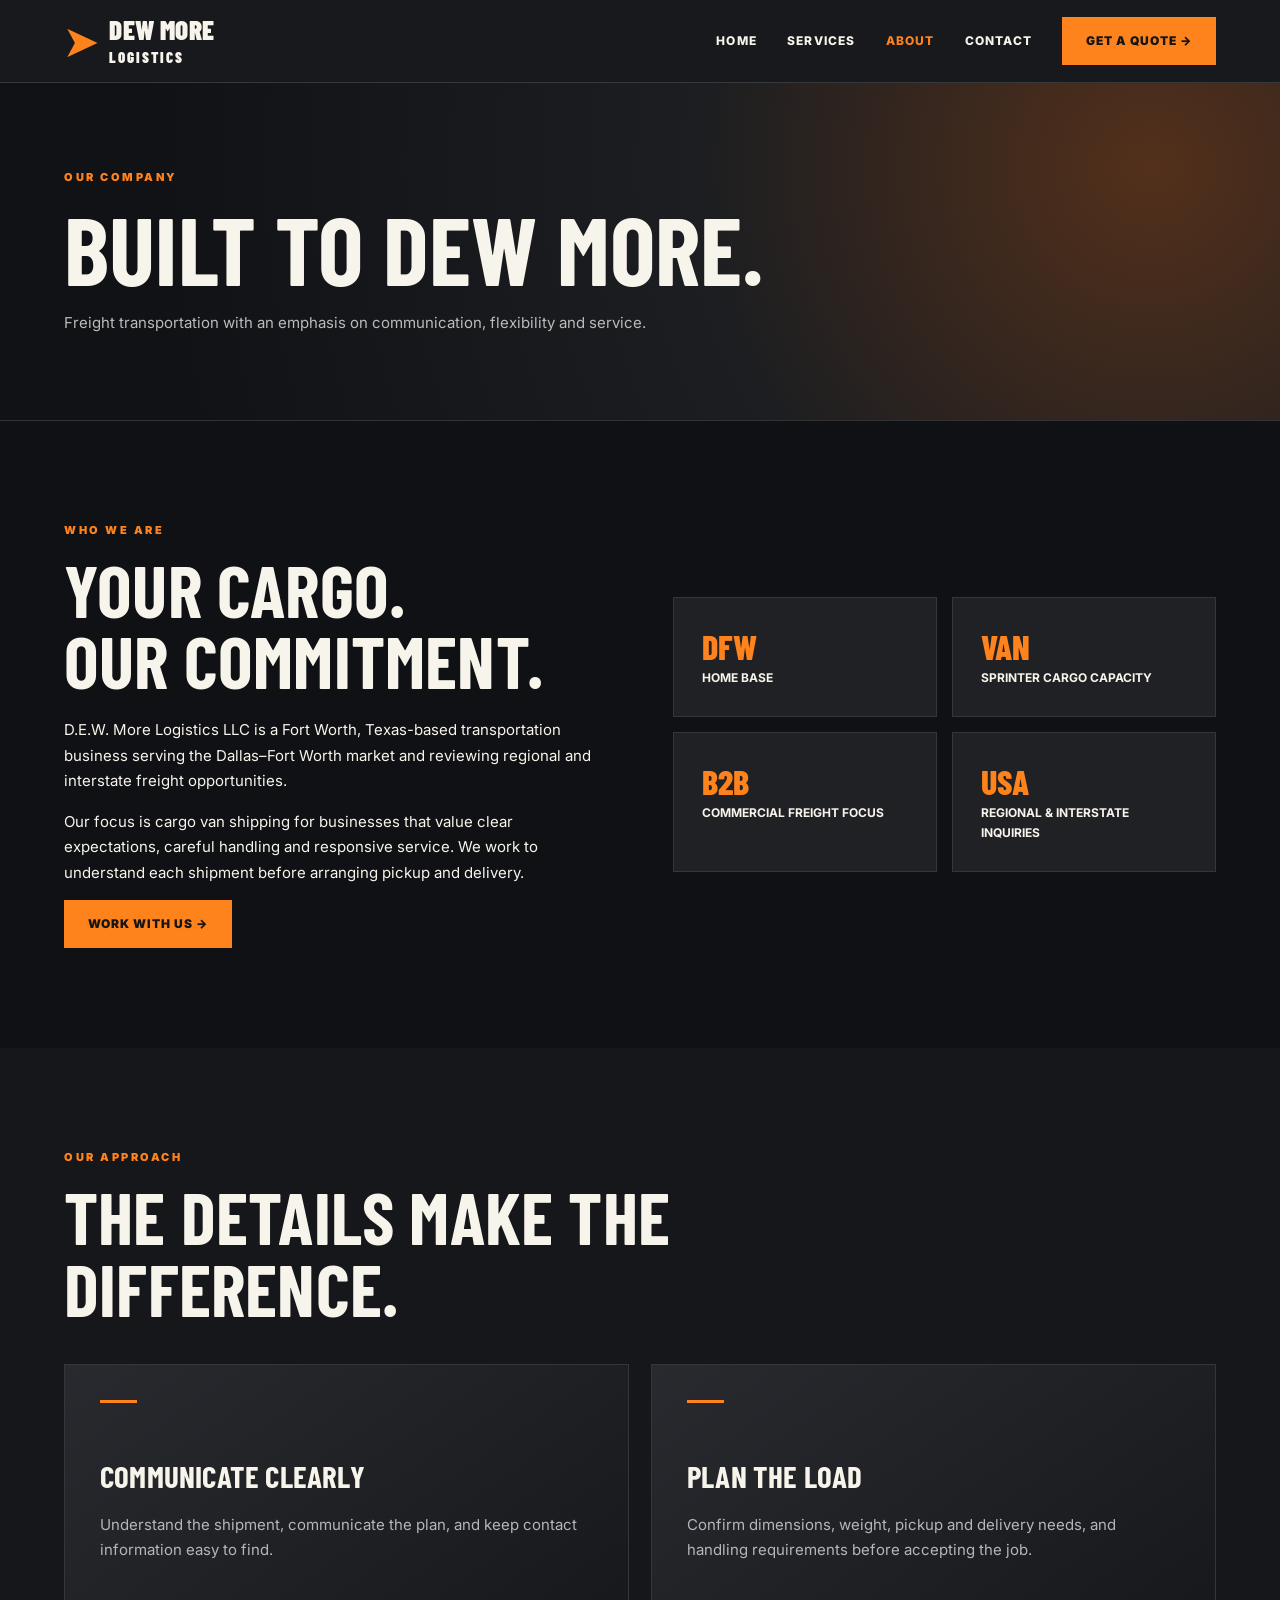
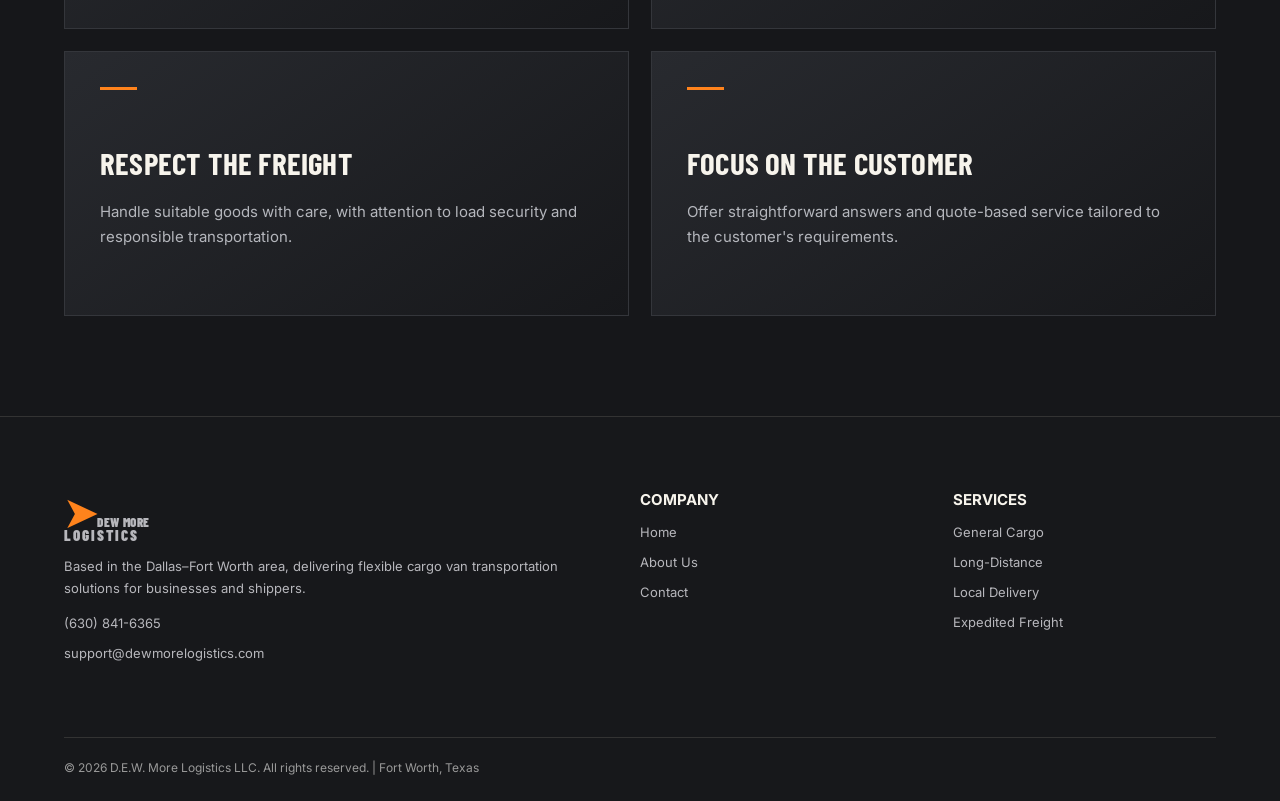
==== about.html @ 6ba3decf "Add files via upload" ====
<!doctype html><html lang="en"><head><meta charset="utf-8"><meta name="viewport" content="width=device-width,initial-scale=1"><meta name="description" content="About D.E.W. More Logistics LLC, a Fort Worth cargo van freight transportation company."><title>About | D.E.W. More Logistics LLC</title><link rel="stylesheet" href="style.css"></head><body><header class="top"><div class="container nav"><a class="logo" href="index.html"><span class="logo-mark">➤</span><span>DEW MORE<br><small>LOGISTICS</small></span></a><button class="menu" aria-label="Open navigation">☰</button><nav class="navlinks"><a href="index.html" >HOME</a><a href="services.html" >SERVICES</a><a href="about.html" class="active">ABOUT</a><a href="contact.html" >CONTACT</a><a class="btn" href="contact.html#quote">GET A QUOTE →</a></nav></div></header><main><section class="subhero"><div class="container"><div class="eyebrow">Our company</div><h1>BUILT TO DEW MORE.</h1><p>Freight transportation with an emphasis on communication, flexibility and service.</p></div></section><section class="section"><div class="container split"><div><div class="eyebrow">Who we are</div><h2>YOUR CARGO.<br>OUR COMMITMENT.</h2><p>D.E.W. More Logistics LLC is a Fort Worth, Texas-based transportation business serving the Dallas–Fort Worth market and reviewing regional and interstate freight opportunities.</p><p>Our focus is cargo van shipping for businesses that value clear expectations, careful handling and responsive service. We work to understand each shipment before arranging pickup and delivery.</p><a class="btn" href="contact.html#quote">WORK WITH US →</a></div><div class="featuregrid"><div class="feature"><strong>DFW</strong><span>Home base</span></div><div class="feature"><strong>VAN</strong><span>Sprinter cargo capacity</span></div><div class="feature"><strong>B2B</strong><span>Commercial freight focus</span></div><div class="feature"><strong>USA</strong><span>Regional & interstate inquiries</span></div></div></div></section><section class="section dark"><div class="container"><div class="sectionhead"><div class="eyebrow">Our approach</div><h2>THE DETAILS MAKE THE DIFFERENCE.</h2></div><div class="cards"><div class="card"><h3>COMMUNICATE CLEARLY</h3><p>Understand the shipment, communicate the plan, and keep contact information easy to find.</p></div><div class="card"><h3>PLAN THE LOAD</h3><p>Confirm dimensions, weight, pickup and delivery needs, and handling requirements before accepting the job.</p></div><div class="card"><h3>RESPECT THE FREIGHT</h3><p>Handle suitable goods with care, with attention to load security and responsible transportation.</p></div><div class="card"><h3>FOCUS ON THE CUSTOMER</h3><p>Offer straightforward answers and quote-based service tailored to the customer's requirements.</p></div></div></div></section></main><footer class="footer"><div class="container"><div class="footergrid"><div><a class="logo" href="index.html"><span class="logo-mark">➤</span><span>DEW MORE<br><small>LOGISTICS</small></span></a><p>Based in the Dallas–Fort Worth area, delivering flexible cargo van transportation solutions for businesses and shippers.</p><p><a href="tel:+16308416365">(630) 841-6365</a><a href="mailto:support@dewmorelogistics.com">support@dewmorelogistics.com</a></p></div><div><b>COMPANY</b><a href="index.html">Home</a><a href="about.html">About Us</a><a href="contact.html">Contact</a></div><div><b>SERVICES</b><a href="services.html#general">General Cargo</a><a href="services.html#long-distance">Long-Distance</a><a href="services.html#local">Local Delivery</a><a href="services.html#expedited">Expedited Freight</a></div></div><div class="footerbottom">© 2026 D.E.W. More Logistics LLC. All rights reserved. | Fort Worth, Texas</div></div></footer><script src="script.js"></script></body></html>
---- style.css ----
@import url('https://fonts.googleapis.com/css2?family=Barlow+Condensed:wght@500;600;700;800;900&family=Inter:wght@400;500;600;700;800&display=swap');
:root{--bg:#101114;--panel:#1a1b1f;--line:#34363b;--muted:#b4b6bc;--orange:#ff831c;--cream:#f7f4ec}*{box-sizing:border-box}html{scroll-behavior:smooth}body{margin:0;background:var(--bg);color:var(--cream);font:15px/1.7 Inter,Arial,sans-serif}a{color:inherit;text-decoration:none}img{max-width:100%}.container{width:min(1180px,90%);margin:auto}.top{position:sticky;top:0;z-index:50;background:#191a1deF;border-bottom:1px solid #37383b;backdrop-filter:blur(14px)}.nav{min-height:82px;display:flex;align-items:center;justify-content:space-between;gap:20px}.logo{font:900 27px/.86 'Barlow Condensed',sans-serif;letter-spacing:.4px;display:flex;align-items:center;gap:12px}.logo-mark{color:var(--orange);font-size:39px}.logo small{font-size:15px;letter-spacing:2px}.navlinks{display:flex;align-items:center;gap:30px;font-size:12px;font-weight:800;letter-spacing:1.2px}.navlinks a:hover,.navlinks a.active{color:var(--orange)}.btn{display:inline-flex;align-items:center;justify-content:center;gap:12px;background:var(--orange);color:#161616;padding:14px 24px;text-transform:uppercase;letter-spacing:1px;font-weight:900;font-size:12px;border:0;cursor:pointer;transition:.2s}.btn:hover{background:#ff9d48;transform:translateY(-2px)}.btn.alt{background:transparent;color:#fff;border:1px solid #888}.eyebrow{color:var(--orange);font-size:11px;font-weight:900;letter-spacing:2.5px;text-transform:uppercase}.hero{position:relative;min-height:610px;display:flex;align-items:center;isolation:isolate;background:#151719;overflow:hidden}.hero:before{content:'';position:absolute;inset:0;z-index:-2;background:linear-gradient(90deg,#111 5%,#111e 50%,#1118 100%),url('https://images.unsplash.com/photo-1586528116311-ad8dd3c8310d?auto=format&fit=crop&w=1800&q=85') center/cover}.hero:after{content:'';position:absolute;z-index:-1;bottom:0;left:0;right:0;height:5px;background:var(--orange)}.hero h1{max-width:740px}h1,h2,h3{font-family:'Barlow Condensed',Impact,sans-serif;line-height:.98;text-transform:uppercase;margin:14px 0 20px;letter-spacing:.2px}h1{font-size:clamp(58px,9vw,118px)}h2{font-size:clamp(44px,6vw,73px)}h3{font-size:31px}.hero p{max-width:580px;font-size:17px;color:#e0e0e2}.actions{display:flex;flex-wrap:wrap;gap:15px;margin-top:34px}.section{padding:100px 0}.section.dark{background:#16171a}.sectionhead{max-width:690px;margin-bottom:40px}.sectionhead p{color:var(--muted)}.stats{display:grid;grid-template-columns:repeat(4,1fr);gap:18px;padding:35px 0;border-bottom:1px solid var(--line)}.stat{border-right:1px solid #414247}.stat strong{font:800 42px 'Barlow Condensed';color:var(--orange);display:block;line-height:1}.stat span{font-size:11px;text-transform:uppercase;font-weight:800;letter-spacing:1px;color:#d7d7d7}.cards{display:grid;grid-template-columns:repeat(2,1fr);gap:22px}.card{min-height:265px;background:linear-gradient(145deg,#282a2f,#17181b);border:1px solid var(--line);padding:35px;position:relative;overflow:hidden}.card:before{content:'';height:3px;width:37px;background:var(--orange);display:block;margin-bottom:58px}.card p{color:var(--muted);max-width:490px}.card a{color:var(--orange);font-size:12px;font-weight:900;letter-spacing:1px}.split{display:grid;grid-template-columns:1fr 1fr;gap:65px;align-items:center}.list{list-style:none;padding:0}.list li{padding:9px 0;border-bottom:1px solid #37383b}.list li:before{content:'✓';display:inline-grid;place-items:center;color:var(--orange);border:1px solid var(--orange);border-radius:50%;width:21px;height:21px;margin-right:13px;font-size:12px}.feature{padding:28px;border:1px solid var(--line);background:#202125}.featuregrid{display:grid;grid-template-columns:repeat(2,1fr);gap:15px}.feature strong{font:800 34px 'Barlow Condensed';color:var(--orange)}.feature span{display:block;font-size:12px;font-weight:700;text-transform:uppercase}.banner{background:linear-gradient(115deg,#322318,#161616);border-top:1px solid #814716;border-bottom:1px solid #814716;padding:60px 0}.banner .container{display:flex;justify-content:space-between;align-items:center;gap:30px}.banner h2{font-size:56px;margin:0}.subhero{padding:85px 0 70px;background:radial-gradient(circle at 90% 25%,#53301b 0,#1d1e21 38%,#111216 85%);border-bottom:1px solid #333}.subhero h1{font-size:clamp(60px,9vw,96px);margin-bottom:10px}.subhero p{max-width:690px;color:#bbb}.service{display:grid;grid-template-columns:1fr 1.3fr;gap:85px;align-items:center;padding:75px 0;border-bottom:1px solid var(--line)}.service:nth-child(even){grid-template-columns:1.3fr 1fr}.service:nth-child(even) .servicevisual{order:2}.servicevisual{min-height:350px;display:grid;place-items:center;background:linear-gradient(135deg,#36302d,#18191c);border:1px solid #36383d;position:relative}.servicevisual .glyph{font-size:105px;filter:grayscale(.5)}.servicevisual .number{position:absolute;top:20px;left:25px;font:900 60px 'Barlow Condensed';color:#ff831c55}.service p{color:#b5b6ba}.quotegrid{display:grid;grid-template-columns:.78fr 1.4fr;gap:65px}.contactitem{margin-bottom:28px}.contactitem b{display:block;color:var(--orange);letter-spacing:1px;text-transform:uppercase;font-size:11px}.contactitem a{font-weight:800}.formbox{background:#212226;border:1px solid #3c3e44;padding:30px}.formgrid{display:grid;grid-template-columns:1fr 1fr;gap:20px}label{display:block;font-size:11px;letter-spacing:1px;text-transform:uppercase;font-weight:800;margin-bottom:8px}input,select,textarea{width:100%;background:#131417;border:1px solid #44464c;border-radius:0;color:#fff;padding:14px;font:14px Inter,sans-serif}input:focus,select:focus,textarea:focus{outline:1px solid var(--orange)}textarea{min-height:140px;resize:vertical}.field.full{grid-column:1/-1}.notice{font-size:12px;color:#b7b7b7}.footer{background:#17181b;padding:70px 0 22px;border-top:1px solid #333}.footergrid{display:grid;grid-template-columns:2fr 1fr 1fr;gap:50px}.footer p,.footer a{color:#b7b7bc;font-size:13px}.footer a{display:block;margin:8px 0}.footerbottom{margin-top:60px;padding-top:20px;border-top:1px solid #333;font-size:12px;color:#999}.menu{display:none;background:transparent;border:1px solid #555;color:white;font-size:27px;padding:0 12px}.note{color:#aeb0b5;font-size:12px}.tag{display:inline-block;color:var(--orange);border:1px solid #855327;padding:7px 12px;font-size:11px;font-weight:800;text-transform:uppercase;letter-spacing:1px}.center{text-align:center}.center p{margin-left:auto;margin-right:auto}@media(max-width:800px){.menu{display:block}.navlinks{display:none;position:absolute;top:82px;left:0;right:0;background:#202125;padding:23px 6%;flex-direction:column;align-items:stretch}.navlinks.open{display:flex}.nav{min-height:80px}.hero{min-height:580px}.hero:before{background:linear-gradient(90deg,#111e,#111a),url('https://images.unsplash.com/photo-1586528116311-ad8dd3c8310d?auto=format&fit=crop&w=1000&q=75') center/cover}.section{padding:65px 0}.stats,.cards,.split,.quotegrid,.footergrid,.service,.service:nth-child(even){grid-template-columns:1fr}.stats{grid-template-columns:1fr 1fr}.stat{padding:10px 0}.service{gap:28px}.service:nth-child(even) .servicevisual{order:0}.servicevisual{min-height:210px}.banner .container{display:block}.formgrid{grid-template-columns:1fr}.formbox{padding:22px}.footergrid{gap:25px}.hero h1{font-size:70px}}
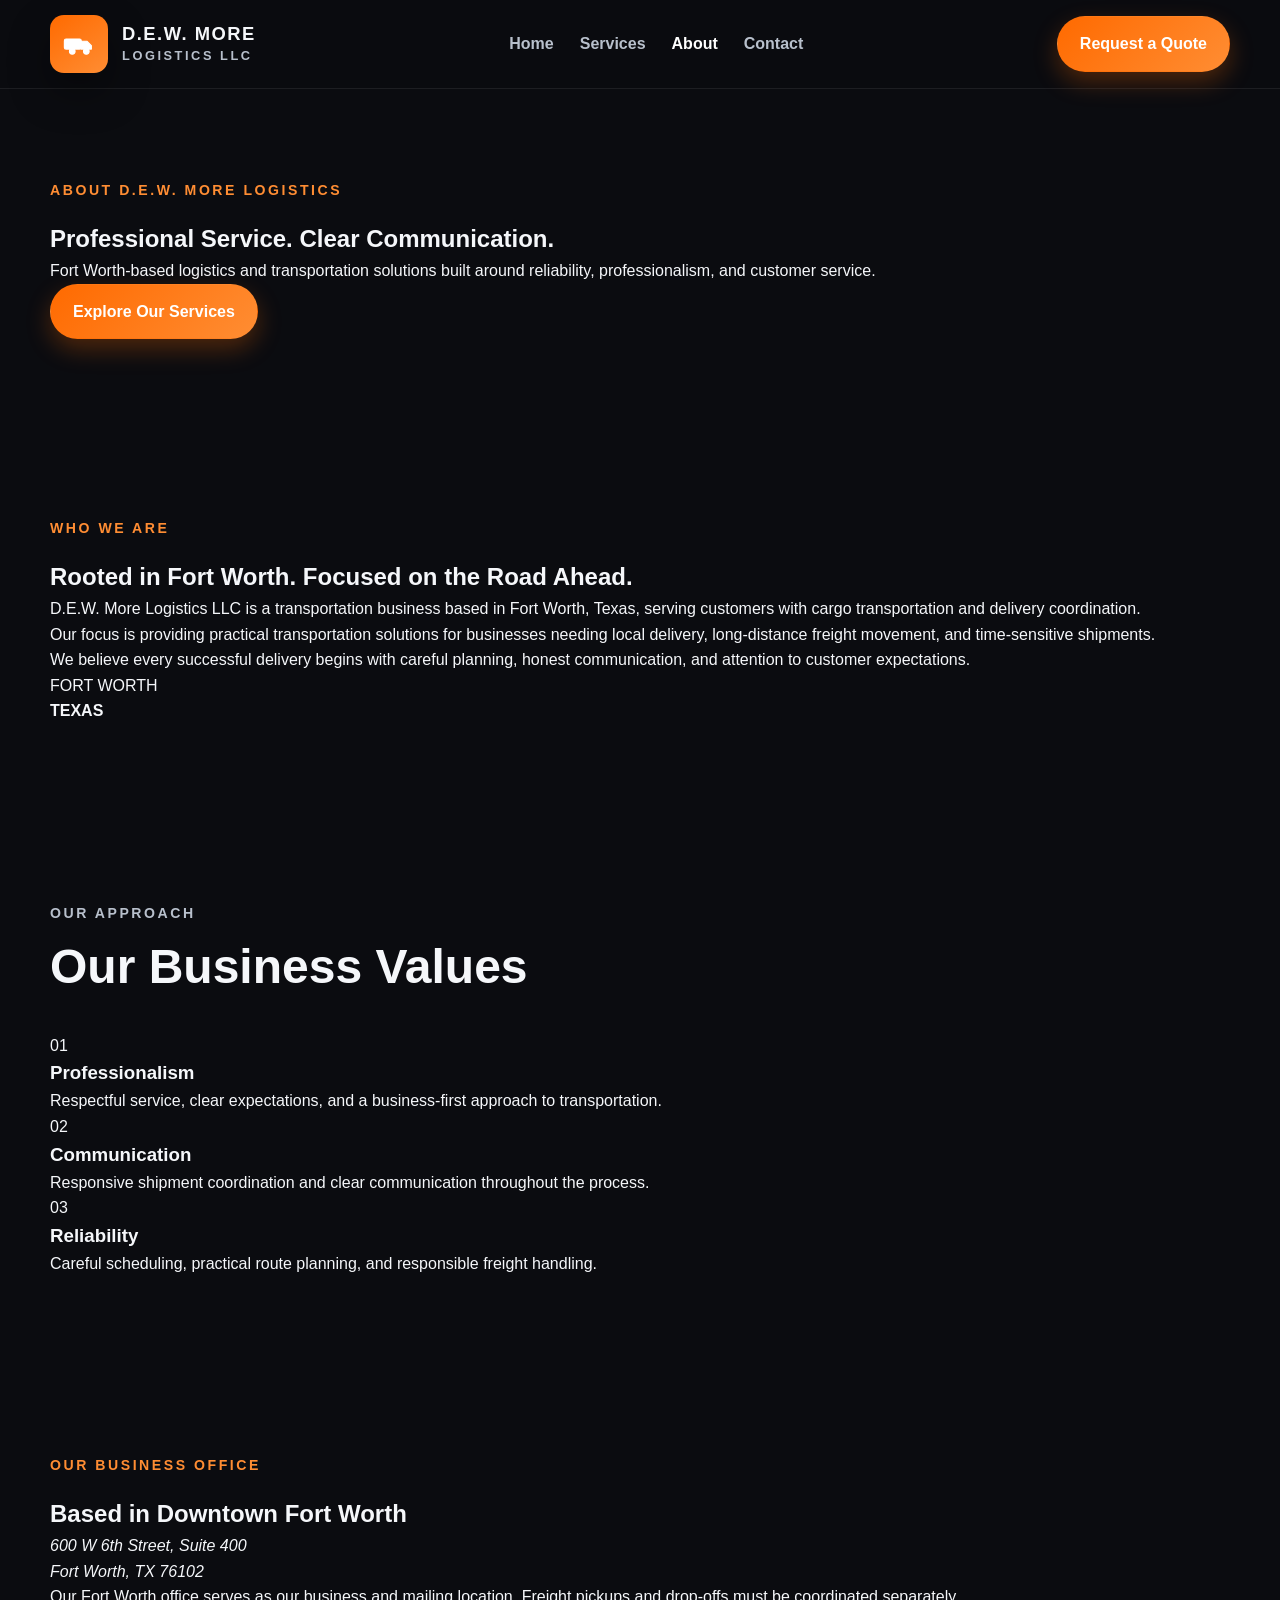
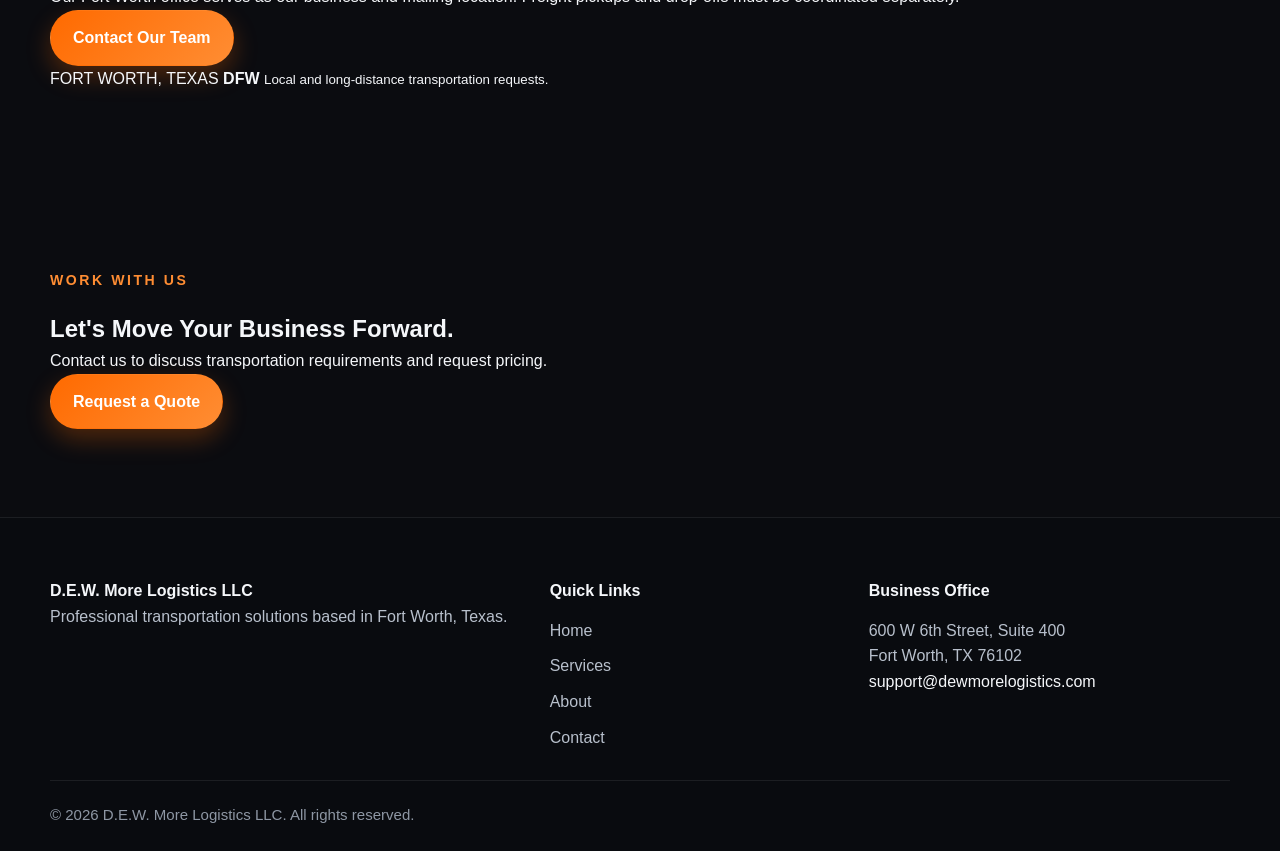
==== commit ea072bdd: "Revamp about.html for improved layout and content Updated the structure and content of the about pag" ====
--- a/about.html
+++ b/about.html
@@ -1 +1,147 @@
-<!doctype html><html lang="en"><head><meta charset="utf-8"><meta name="viewport" content="width=device-width,initial-scale=1"><meta name="description" content="About D.E.W. More Logistics LLC, a Fort Worth cargo van freight transportation company."><title>About | D.E.W. More Logistics LLC</title><link rel="stylesheet" href="style.css"></head><body><header class="top"><div class="container nav"><a class="logo" href="index.html"><span class="logo-mark">➤</span><span>DEW MORE<br><small>LOGISTICS</small></span></a><button class="menu" aria-label="Open navigation">☰</button><nav class="navlinks"><a href="index.html" >HOME</a><a href="services.html" >SERVICES</a><a href="about.html" class="active">ABOUT</a><a href="contact.html" >CONTACT</a><a class="btn" href="contact.html#quote">GET A QUOTE →</a></nav></div></header><main><section class="subhero"><div class="container"><div class="eyebrow">Our company</div><h1>BUILT TO DEW MORE.</h1><p>Freight transportation with an emphasis on communication, flexibility and service.</p></div></section><section class="section"><div class="container split"><div><div class="eyebrow">Who we are</div><h2>YOUR CARGO.<br>OUR COMMITMENT.</h2><p>D.E.W. More Logistics LLC is a Fort Worth, Texas-based transportation business serving the Dallas–Fort Worth market and reviewing regional and interstate freight opportunities.</p><p>Our focus is cargo van shipping for businesses that value clear expectations, careful handling and responsive service. We work to understand each shipment before arranging pickup and delivery.</p><a class="btn" href="contact.html#quote">WORK WITH US →</a></div><div class="featuregrid"><div class="feature"><strong>DFW</strong><span>Home base</span></div><div class="feature"><strong>VAN</strong><span>Sprinter cargo capacity</span></div><div class="feature"><strong>B2B</strong><span>Commercial freight focus</span></div><div class="feature"><strong>USA</strong><span>Regional & interstate inquiries</span></div></div></div></section><section class="section dark"><div class="container"><div class="sectionhead"><div class="eyebrow">Our approach</div><h2>THE DETAILS MAKE THE DIFFERENCE.</h2></div><div class="cards"><div class="card"><h3>COMMUNICATE CLEARLY</h3><p>Understand the shipment, communicate the plan, and keep contact information easy to find.</p></div><div class="card"><h3>PLAN THE LOAD</h3><p>Confirm dimensions, weight, pickup and delivery needs, and handling requirements before accepting the job.</p></div><div class="card"><h3>RESPECT THE FREIGHT</h3><p>Handle suitable goods with care, with attention to load security and responsible transportation.</p></div><div class="card"><h3>FOCUS ON THE CUSTOMER</h3><p>Offer straightforward answers and quote-based service tailored to the customer's requirements.</p></div></div></div></section></main><footer class="footer"><div class="container"><div class="footergrid"><div><a class="logo" href="index.html"><span class="logo-mark">➤</span><span>DEW MORE<br><small>LOGISTICS</small></span></a><p>Based in the Dallas–Fort Worth area, delivering flexible cargo van transportation solutions for businesses and shippers.</p><p><a href="tel:+16308416365">(630) 841-6365</a><a href="mailto:support@dewmorelogistics.com">support@dewmorelogistics.com</a></p></div><div><b>COMPANY</b><a href="index.html">Home</a><a href="about.html">About Us</a><a href="contact.html">Contact</a></div><div><b>SERVICES</b><a href="services.html#general">General Cargo</a><a href="services.html#long-distance">Long-Distance</a><a href="services.html#local">Local Delivery</a><a href="services.html#expedited">Expedited Freight</a></div></div><div class="footerbottom">© 2026 D.E.W. More Logistics LLC. All rights reserved. | Fort Worth, Texas</div></div></footer><script src="script.js"></script></body></html>+
+<!DOCTYPE html>
+<html lang="en">
+<head>
+<meta charset="UTF-8">
+<meta name="viewport" content="width=device-width, initial-scale=1.0">
+<title>About Us | D.E.W. More Logistics LLC</title>
+<link rel="stylesheet" href="style.css">
+<link rel="stylesheet" href="pages.css">
+</head>
+<body>
+<header class="site-header">
+<div class="container nav-wrap">
+<a class="brand" href="index.html">
+<span class="brand-mark">
+<svg viewBox="0 0 64 64" aria-hidden="true">
+<rect x="6" y="23" width="30" height="18" rx="3"/>
+<path d="M36 27h10l8 8v6H36z"/>
+<circle cx="20" cy="45" r="5"/>
+<circle cx="45" cy="45" r="5"/>
+</svg>
+</span>
+<span class="brand-text">
+<span class="brand-top">D.E.W. MORE</span>
+<span class="brand-bottom">LOGISTICS LLC</span>
+</span>
+</a>
+<nav class="site-nav">
+<a href="index.html">Home</a>
+<a href="services.html">Services</a>
+<a href="about.html" class="active">About</a>
+<a href="contact.html">Contact</a>
+</nav>
+<a class="btn btn-primary nav-cta" href="contact.html">Request a Quote</a>
+</div>
+</header>
+
+<main>
+<section class="inner-hero about-hero">
+<div class="container narrow">
+<p class="section-kicker">ABOUT D.E.W. MORE LOGISTICS</p>
+<h1>Professional Service. Clear Communication.</h1>
+<p>Fort Worth-based logistics and transportation solutions built around reliability, professionalism, and customer service.</p>
+<a class="btn btn-primary" href="services.html">Explore Our Services</a>
+</div>
+</section>
+
+<section class="page-section">
+<div class="container split-panel about-story">
+<div>
+<p class="section-kicker">WHO WE ARE</p>
+<h2>Rooted in Fort Worth. Focused on the Road Ahead.</h2>
+<p class="muted">D.E.W. More Logistics LLC is a transportation business based in Fort Worth, Texas, serving customers with cargo transportation and delivery coordination.</p>
+<p class="muted">Our focus is providing practical transportation solutions for businesses needing local delivery, long-distance freight movement, and time-sensitive shipments.</p>
+<p class="muted">We believe every successful delivery begins with careful planning, honest communication, and attention to customer expectations.</p>
+</div>
+<div class="about-visual" role="img" aria-label="Commercial cargo transportation">
+<div class="visual-stamp">FORT WORTH<br><strong>TEXAS</strong></div>
+</div>
+</div>
+</section>
+
+<section class="page-section alt-section">
+<div class="container">
+<div class="section-heading">
+<p class="section-kicker">OUR APPROACH</p>
+<h2>Our Business Values</h2>
+</div>
+<div class="value-grid">
+<article class="value-card">
+<span>01</span>
+<h3>Professionalism</h3>
+<p>Respectful service, clear expectations, and a business-first approach to transportation.</p>
+</article>
+<article class="value-card">
+<span>02</span>
+<h3>Communication</h3>
+<p>Responsive shipment coordination and clear communication throughout the process.</p>
+</article>
+<article class="value-card">
+<span>03</span>
+<h3>Reliability</h3>
+<p>Careful scheduling, practical route planning, and responsible freight handling.</p>
+</article>
+</div>
+</div>
+</section>
+
+<section class="page-section">
+<div class="container location-highlight">
+<div>
+<p class="section-kicker">OUR BUSINESS OFFICE</p>
+<h2>Based in Downtown Fort Worth</h2>
+<address>
+600 W 6th Street, Suite 400<br>
+Fort Worth, TX 76102
+</address>
+<p class="muted">Our Fort Worth office serves as our business and mailing location. Freight pickups and drop-offs must be coordinated separately.</p>
+<a class="btn btn-primary" href="contact.html">Contact Our Team</a>
+</div>
+<div class="map-placeholder">
+<span>FORT WORTH, TEXAS</span>
+<strong>DFW</strong>
+<small>Local and long-distance transportation requests.</small>
+</div>
+</div>
+</section>
+
+<section class="page-section">
+<div class="container action-panel">
+<div>
+<p class="section-kicker">WORK WITH US</p>
+<h2>Let's Move Your Business Forward.</h2>
+<p>Contact us to discuss transportation requirements and request pricing.</p>
+</div>
+<a href="contact.html" class="btn btn-primary">Request a Quote</a>
+</div>
+</section>
+</main>
+
+<footer class="site-footer">
+<div class="container footer-grid">
+<div>
+<strong>D.E.W. More Logistics LLC</strong>
+<p class="footer-text">Professional transportation solutions based in Fort Worth, Texas.</p>
+</div>
+<div>
+<h4>Quick Links</h4>
+<ul class="footer-links">
+<li><a href="index.html">Home</a></li>
+<li><a href="services.html">Services</a></li>
+<li><a href="about.html">About</a></li>
+<li><a href="contact.html">Contact</a></li>
+</ul>
+</div>
+<div>
+<h4>Business Office</h4>
+<p class="footer-text">600 W 6th Street, Suite 400<br>Fort Worth, TX 76102</p>
+<a href="mailto:support@dewmorelogistics.com">support@dewmorelogistics.com</a>
+</div>
+</div>
+<div class="container footer-bottom">
+<p>&copy; 2026 D.E.W. More Logistics LLC. All rights reserved.</p>
+</div>
+</footer>
+</body>
+</html>
--- a/style.css
+++ b/style.css
@@ -1,2 +1,540 @@
-@import url('https://fonts.googleapis.com/css2?family=Barlow+Condensed:wght@500;600;700;800;900&family=Inter:wght@400;500;600;700;800&display=swap');
-:root{--bg:#101114;--panel:#1a1b1f;--line:#34363b;--muted:#b4b6bc;--orange:#ff831c;--cream:#f7f4ec}*{box-sizing:border-box}html{scroll-behavior:smooth}body{margin:0;background:var(--bg);color:var(--cream);font:15px/1.7 Inter,Arial,sans-serif}a{color:inherit;text-decoration:none}img{max-width:100%}.container{width:min(1180px,90%);margin:auto}.top{position:sticky;top:0;z-index:50;background:#191a1deF;border-bottom:1px solid #37383b;backdrop-filter:blur(14px)}.nav{min-height:82px;display:flex;align-items:center;justify-content:space-between;gap:20px}.logo{font:900 27px/.86 'Barlow Condensed',sans-serif;letter-spacing:.4px;display:flex;align-items:center;gap:12px}.logo-mark{color:var(--orange);font-size:39px}.logo small{font-size:15px;letter-spacing:2px}.navlinks{display:flex;align-items:center;gap:30px;font-size:12px;font-weight:800;letter-spacing:1.2px}.navlinks a:hover,.navlinks a.active{color:var(--orange)}.btn{display:inline-flex;align-items:center;justify-content:center;gap:12px;background:var(--orange);color:#161616;padding:14px 24px;text-transform:uppercase;letter-spacing:1px;font-weight:900;font-size:12px;border:0;cursor:pointer;transition:.2s}.btn:hover{background:#ff9d48;transform:translateY(-2px)}.btn.alt{background:transparent;color:#fff;border:1px solid #888}.eyebrow{color:var(--orange);font-size:11px;font-weight:900;letter-spacing:2.5px;text-transform:uppercase}.hero{position:relative;min-height:610px;display:flex;align-items:center;isolation:isolate;background:#151719;overflow:hidden}.hero:before{content:'';position:absolute;inset:0;z-index:-2;background:linear-gradient(90deg,#111 5%,#111e 50%,#1118 100%),url('https://images.unsplash.com/photo-1586528116311-ad8dd3c8310d?auto=format&fit=crop&w=1800&q=85') center/cover}.hero:after{content:'';position:absolute;z-index:-1;bottom:0;left:0;right:0;height:5px;background:var(--orange)}.hero h1{max-width:740px}h1,h2,h3{font-family:'Barlow Condensed',Impact,sans-serif;line-height:.98;text-transform:uppercase;margin:14px 0 20px;letter-spacing:.2px}h1{font-size:clamp(58px,9vw,118px)}h2{font-size:clamp(44px,6vw,73px)}h3{font-size:31px}.hero p{max-width:580px;font-size:17px;color:#e0e0e2}.actions{display:flex;flex-wrap:wrap;gap:15px;margin-top:34px}.section{padding:100px 0}.section.dark{background:#16171a}.sectionhead{max-width:690px;margin-bottom:40px}.sectionhead p{color:var(--muted)}.stats{display:grid;grid-template-columns:repeat(4,1fr);gap:18px;padding:35px 0;border-bottom:1px solid var(--line)}.stat{border-right:1px solid #414247}.stat strong{font:800 42px 'Barlow Condensed';color:var(--orange);display:block;line-height:1}.stat span{font-size:11px;text-transform:uppercase;font-weight:800;letter-spacing:1px;color:#d7d7d7}.cards{display:grid;grid-template-columns:repeat(2,1fr);gap:22px}.card{min-height:265px;background:linear-gradient(145deg,#282a2f,#17181b);border:1px solid var(--line);padding:35px;position:relative;overflow:hidden}.card:before{content:'';height:3px;width:37px;background:var(--orange);display:block;margin-bottom:58px}.card p{color:var(--muted);max-width:490px}.card a{color:var(--orange);font-size:12px;font-weight:900;letter-spacing:1px}.split{display:grid;grid-template-columns:1fr 1fr;gap:65px;align-items:center}.list{list-style:none;padding:0}.list li{padding:9px 0;border-bottom:1px solid #37383b}.list li:before{content:'✓';display:inline-grid;place-items:center;color:var(--orange);border:1px solid var(--orange);border-radius:50%;width:21px;height:21px;margin-right:13px;font-size:12px}.feature{padding:28px;border:1px solid var(--line);background:#202125}.featuregrid{display:grid;grid-template-columns:repeat(2,1fr);gap:15px}.feature strong{font:800 34px 'Barlow Condensed';color:var(--orange)}.feature span{display:block;font-size:12px;font-weight:700;text-transform:uppercase}.banner{background:linear-gradient(115deg,#322318,#161616);border-top:1px solid #814716;border-bottom:1px solid #814716;padding:60px 0}.banner .container{display:flex;justify-content:space-between;align-items:center;gap:30px}.banner h2{font-size:56px;margin:0}.subhero{padding:85px 0 70px;background:radial-gradient(circle at 90% 25%,#53301b 0,#1d1e21 38%,#111216 85%);border-bottom:1px solid #333}.subhero h1{font-size:clamp(60px,9vw,96px);margin-bottom:10px}.subhero p{max-width:690px;color:#bbb}.service{display:grid;grid-template-columns:1fr 1.3fr;gap:85px;align-items:center;padding:75px 0;border-bottom:1px solid var(--line)}.service:nth-child(even){grid-template-columns:1.3fr 1fr}.service:nth-child(even) .servicevisual{order:2}.servicevisual{min-height:350px;display:grid;place-items:center;background:linear-gradient(135deg,#36302d,#18191c);border:1px solid #36383d;position:relative}.servicevisual .glyph{font-size:105px;filter:grayscale(.5)}.servicevisual .number{position:absolute;top:20px;left:25px;font:900 60px 'Barlow Condensed';color:#ff831c55}.service p{color:#b5b6ba}.quotegrid{display:grid;grid-template-columns:.78fr 1.4fr;gap:65px}.contactitem{margin-bottom:28px}.contactitem b{display:block;color:var(--orange);letter-spacing:1px;text-transform:uppercase;font-size:11px}.contactitem a{font-weight:800}.formbox{background:#212226;border:1px solid #3c3e44;padding:30px}.formgrid{display:grid;grid-template-columns:1fr 1fr;gap:20px}label{display:block;font-size:11px;letter-spacing:1px;text-transform:uppercase;font-weight:800;margin-bottom:8px}input,select,textarea{width:100%;background:#131417;border:1px solid #44464c;border-radius:0;color:#fff;padding:14px;font:14px Inter,sans-serif}input:focus,select:focus,textarea:focus{outline:1px solid var(--orange)}textarea{min-height:140px;resize:vertical}.field.full{grid-column:1/-1}.notice{font-size:12px;color:#b7b7b7}.footer{background:#17181b;padding:70px 0 22px;border-top:1px solid #333}.footergrid{display:grid;grid-template-columns:2fr 1fr 1fr;gap:50px}.footer p,.footer a{color:#b7b7bc;font-size:13px}.footer a{display:block;margin:8px 0}.footerbottom{margin-top:60px;padding-top:20px;border-top:1px solid #333;font-size:12px;color:#999}.menu{display:none;background:transparent;border:1px solid #555;color:white;font-size:27px;padding:0 12px}.note{color:#aeb0b5;font-size:12px}.tag{display:inline-block;color:var(--orange);border:1px solid #855327;padding:7px 12px;font-size:11px;font-weight:800;text-transform:uppercase;letter-spacing:1px}.center{text-align:center}.center p{margin-left:auto;margin-right:auto}@media(max-width:800px){.menu{display:block}.navlinks{display:none;position:absolute;top:82px;left:0;right:0;background:#202125;padding:23px 6%;flex-direction:column;align-items:stretch}.navlinks.open{display:flex}.nav{min-height:80px}.hero{min-height:580px}.hero:before{background:linear-gradient(90deg,#111e,#111a),url('https://images.unsplash.com/photo-1586528116311-ad8dd3c8310d?auto=format&fit=crop&w=1000&q=75') center/cover}.section{padding:65px 0}.stats,.cards,.split,.quotegrid,.footergrid,.service,.service:nth-child(even){grid-template-columns:1fr}.stats{grid-template-columns:1fr 1fr}.stat{padding:10px 0}.service{gap:28px}.service:nth-child(even) .servicevisual{order:0}.servicevisual{min-height:210px}.banner .container{display:block}.formgrid{grid-template-columns:1fr}.formbox{padding:22px}.footergrid{gap:25px}.hero h1{font-size:70px}}
+:root {
+  --bg: #0b0c10;
+  --bg-soft: #11141b;
+  --panel: #151922;
+  --panel-2: #1b212c;
+  --border: rgba(255, 255, 255, 0.08);
+  --text: #f5f7fa;
+  --muted: #b8c0cc;
+  --accent: #ff6a00;
+  --accent-2: #ff8d33;
+  --white: #ffffff;
+  --shadow: 0 18px 40px rgba(0, 0, 0, 0.35);
+  --radius: 18px;
+  --radius-sm: 12px;
+  --container: 1180px;
+}
+
+* {
+  margin: 0;
+  padding: 0;
+  box-sizing: border-box;
+}
+
+html {
+  scroll-behavior: smooth;
+}
+
+body {
+  font-family: "Inter", sans-serif;
+  background: var(--bg);
+  color: var(--text);
+  line-height: 1.6;
+}
+
+img {
+  max-width: 100%;
+  display: block;
+}
+
+a {
+  color: inherit;
+  text-decoration: none;
+}
+
+.container {
+  width: min(100% - 32px, var(--container));
+  margin: 0 auto;
+}
+
+/* Header */
+.site-header {
+  position: sticky;
+  top: 0;
+  z-index: 1000;
+  background: rgba(11, 12, 16, 0.92);
+  backdrop-filter: blur(12px);
+  border-bottom: 1px solid var(--border);
+}
+
+.nav-wrap {
+  display: flex;
+  align-items: center;
+  justify-content: space-between;
+  gap: 24px;
+  min-height: 88px;
+}
+
+.brand {
+  display: flex;
+  align-items: center;
+  gap: 14px;
+  min-width: 0;
+}
+
+.brand-mark {
+  width: 58px;
+  height: 58px;
+  border-radius: 14px;
+  background: linear-gradient(145deg, var(--accent), var(--accent-2));
+  display: grid;
+  place-items: center;
+  box-shadow: var(--shadow);
+  flex-shrink: 0;
+}
+
+.brand-mark.small {
+  width: 46px;
+  height: 46px;
+}
+
+.brand-mark svg {
+  width: 36px;
+  height: 36px;
+  fill: #fff;
+  stroke: #fff;
+  stroke-width: 2;
+  stroke-linecap: round;
+  stroke-linejoin: round;
+}
+
+.brand-text {
+  display: flex;
+  flex-direction: column;
+  line-height: 1;
+}
+
+.brand-top {
+  font-size: 1.15rem;
+  font-weight: 900;
+  letter-spacing: 0.08em;
+}
+
+.brand-bottom {
+  font-size: 0.8rem;
+  font-weight: 700;
+  letter-spacing: 0.2em;
+  color: var(--muted);
+  margin-top: 6px;
+}
+
+.site-nav {
+  display: flex;
+  align-items: center;
+  gap: 26px;
+}
+
+.site-nav a {
+  font-weight: 600;
+  color: var(--muted);
+  transition: 0.25s ease;
+}
+
+.site-nav a:hover,
+.site-nav a.active {
+  color: var(--white);
+}
+
+.nav-cta {
+  flex-shrink: 0;
+}
+
+/* Buttons */
+.btn {
+  display: inline-flex;
+  align-items: center;
+  justify-content: center;
+  padding: 14px 22px;
+  border-radius: 999px;
+  font-weight: 700;
+  transition: 0.25s ease;
+  border: 1px solid transparent;
+}
+
+.btn-primary {
+  background: linear-gradient(135deg, var(--accent), var(--accent-2));
+  color: #fff;
+  box-shadow: 0 10px 24px rgba(255, 106, 0, 0.28);
+}
+
+.btn-primary:hover {
+  transform: translateY(-2px);
+}
+
+.btn-secondary {
+  border: 1px solid var(--border);
+  background: transparent;
+  color: var(--white);
+}
+
+.btn-secondary:hover {
+  background: rgba(255, 255, 255, 0.05);
+}
+
+/* Hero */
+.hero {
+  position: relative;
+  min-height: 84vh;
+  display: flex;
+  align-items: center;
+  overflow: hidden;
+  background:
+    linear-gradient(180deg, rgba(7, 8, 11, 0.55), rgba(7, 8, 11, 0.88)),
+    radial-gradient(circle at top right, rgba(255, 106, 0, 0.2), transparent 30%),
+    linear-gradient(135deg, #0b0c10 0%, #11141b 100%);
+}
+
+.hero-overlay {
+  position: absolute;
+  inset: 0;
+  background:
+    linear-gradient(to right, rgba(0, 0, 0, 0.45), rgba(0, 0, 0, 0.15)),
+    url("https://images.unsplash.com/photo-1519003722824-194d4455a60c?auto=format&fit=crop&w=1600&q=80")
+      center/cover no-repeat;
+  opacity: 0.18;
+}
+
+.hero-content {
+  position: relative;
+  z-index: 1;
+  padding: 90px 0 70px;
+}
+
+.eyebrow,
+.section-kicker {
+  display: inline-block;
+  color: var(--accent-2);
+  font-size: 0.88rem;
+  letter-spacing: 0.18em;
+  font-weight: 800;
+  margin-bottom: 18px;
+}
+
+.hero h1 {
+  font-size: clamp(2.75rem, 7vw, 5.3rem);
+  line-height: 0.95;
+  font-weight: 900;
+  max-width: 900px;
+  margin-bottom: 20px;
+  text-transform: uppercase;
+}
+
+.hero-text {
+  max-width: 760px;
+  font-size: 1.08rem;
+  color: var(--muted);
+  margin-bottom: 28px;
+}
+
+.hero-actions {
+  display: flex;
+  flex-wrap: wrap;
+  gap: 14px;
+  margin-bottom: 34px;
+}
+
+.hero-info-grid {
+  display: grid;
+  grid-template-columns: repeat(2, minmax(260px, 1fr));
+  gap: 18px;
+  max-width: 900px;
+}
+
+.hero-info-card {
+  background: rgba(255, 255, 255, 0.05);
+  border: 1px solid var(--border);
+  backdrop-filter: blur(8px);
+  border-radius: var(--radius);
+  padding: 20px;
+}
+
+.hero-info-label {
+  display: block;
+  font-size: 0.82rem;
+  text-transform: uppercase;
+  letter-spacing: 0.14em;
+  color: var(--accent-2);
+  margin-bottom: 10px;
+  font-weight: 800;
+}
+
+/* Sections */
+section {
+  padding: 88px 0;
+}
+
+.section-heading {
+  max-width: 760px;
+  margin-bottom: 40px;
+}
+
+.section-heading h2,
+.why-us-copy h2,
+.location-card h2,
+.cta-card h2 {
+  font-size: clamp(2rem, 5vw, 3rem);
+  line-height: 1.05;
+  margin-bottom: 14px;
+}
+
+.section-heading p,
+.why-us-copy p,
+.location-text,
+.cta-card p,
+.footer-text {
+  color: var(--muted);
+}
+
+/* Services */
+.service-overview {
+  background: linear-gradient(180deg, #0d1016 0%, #11151d 100%);
+}
+
+.service-grid {
+  display: grid;
+  grid-template-columns: repeat(4, minmax(0, 1fr));
+  gap: 22px;
+}
+
+.service-card {
+  background: linear-gradient(180deg, var(--panel) 0%, var(--panel-2) 100%);
+  border: 1px solid var(--border);
+  border-radius: var(--radius);
+  padding: 26px;
+  box-shadow: var(--shadow);
+  transition: 0.25s ease;
+}
+
+.service-card:hover {
+  transform: translateY(-6px);
+  border-color: rgba(255, 106, 0, 0.35);
+}
+
+.service-icon {
+  width: 68px;
+  height: 68px;
+  border-radius: 16px;
+  background: rgba(255, 106, 0, 0.12);
+  border: 1px solid rgba(255, 106, 0, 0.2);
+  display: grid;
+  place-items: center;
+  margin-bottom: 18px;
+}
+
+.service-icon svg {
+  width: 40px;
+  height: 40px;
+  fill: none;
+  stroke: var(--accent-2);
+  stroke-width: 2.4;
+  stroke-linecap: round;
+  stroke-linejoin: round;
+}
+
+.service-card h3 {
+  font-size: 1.2rem;
+  margin-bottom: 10px;
+}
+
+.service-card p {
+  color: var(--muted);
+  font-size: 0.98rem;
+}
+
+/* Why Us */
+.why-us-grid {
+  display: grid;
+  grid-template-columns: 1fr 1.2fr;
+  gap: 30px;
+  align-items: start;
+}
+
+.why-us-points {
+  display: grid;
+  grid-template-columns: repeat(2, minmax(0, 1fr));
+  gap: 18px;
+}
+
+.point-card {
+  background: var(--panel);
+  border: 1px solid var(--border);
+  border-radius: var(--radius);
+  padding: 22px;
+}
+
+.point-card h3 {
+  margin-bottom: 8px;
+  font-size: 1.08rem;
+}
+
+.point-card p {
+  color: var(--muted);
+}
+
+/* Location */
+.location-card {
+  background: linear-gradient(135deg, var(--panel), var(--panel-2));
+  border: 1px solid var(--border);
+  border-radius: var(--radius);
+  box-shadow: var(--shadow);
+  padding: 34px;
+  display: flex;
+  align-items: center;
+  justify-content: space-between;
+  gap: 30px;
+}
+
+.location-address {
+  font-size: 1.15rem;
+  font-weight: 700;
+  margin-bottom: 12px;
+}
+
+.location-actions {
+  display: flex;
+  flex-wrap: wrap;
+  gap: 14px;
+  justify-content: flex-end;
+}
+
+/* CTA */
+.cta-card {
+  text-align: center;
+  background: linear-gradient(135deg, rgba(255, 106, 0, 0.12), rgba(255, 141, 51, 0.08));
+  border: 1px solid rgba(255, 106, 0, 0.18);
+  border-radius: var(--radius);
+  padding: 52px 28px;
+}
+
+.cta-card p {
+  max-width: 760px;
+  margin: 0 auto 20px;
+}
+
+/* Footer */
+.site-footer {
+  padding: 60px 0 24px;
+  border-top: 1px solid var(--border);
+  background: #090b0f;
+}
+
+.footer-grid {
+  display: grid;
+  grid-template-columns: 1.3fr 0.8fr 1fr;
+  gap: 30px;
+  margin-bottom: 30px;
+}
+
+.footer-brand {
+  display: flex;
+  align-items: center;
+  gap: 14px;
+  margin-bottom: 14px;
+}
+
+.site-footer h4 {
+  margin-bottom: 14px;
+  font-size: 1rem;
+}
+
+.footer-links {
+  list-style: none;
+  display: grid;
+  gap: 10px;
+}
+
+.footer-links a {
+  color: var(--muted);
+  transition: 0.25s ease;
+}
+
+.footer-links a:hover {
+  color: var(--white);
+}
+
+.footer-bottom {
+  padding-top: 22px;
+  border-top: 1px solid var(--border);
+}
+
+.footer-bottom p {
+  color: #8e97a4;
+  font-size: 0.94rem;
+}
+
+/* Responsive */
+@media (max-width: 1100px) {
+  .service-grid {
+    grid-template-columns: repeat(2, minmax(0, 1fr));
+  }
+
+  .why-us-grid {
+    grid-template-columns: 1fr;
+  }
+
+  .footer-grid {
+    grid-template-columns: 1fr 1fr;
+  }
+}
+
+@media (max-width: 900px) {
+  .nav-wrap {
+    flex-wrap: wrap;
+    justify-content: center;
+    padding: 14px 0;
+  }
+
+  .site-nav {
+    order: 3;
+    width: 100%;
+    justify-content: center;
+    flex-wrap: wrap;
+  }
+
+  .hero-info-grid {
+    grid-template-columns: 1fr;
+  }
+
+  .location-card {
+    flex-direction: column;
+    align-items: flex-start;
+  }
+
+  .location-actions {
+    justify-content: flex-start;
+  }
+}
+
+@media (max-width: 680px) {
+  section {
+    padding: 70px 0;
+  }
+
+  .service-grid,
+  .why-us-points,
+  .footer-grid {
+    grid-template-columns: 1fr;
+  }
+
+  .hero h1 {
+    line-height: 1;
+  }
+
+  .brand-top {
+    font-size: 1rem;
+  }
+
+  .brand-bottom {
+    font-size: 0.72rem;
+    letter-spacing: 0.14em;
+  }
+
+  .btn {
+    width: 100%;
+  }
+
+  .hero-actions,
+  .location-actions {
+    width: 100%;
+  }
+}
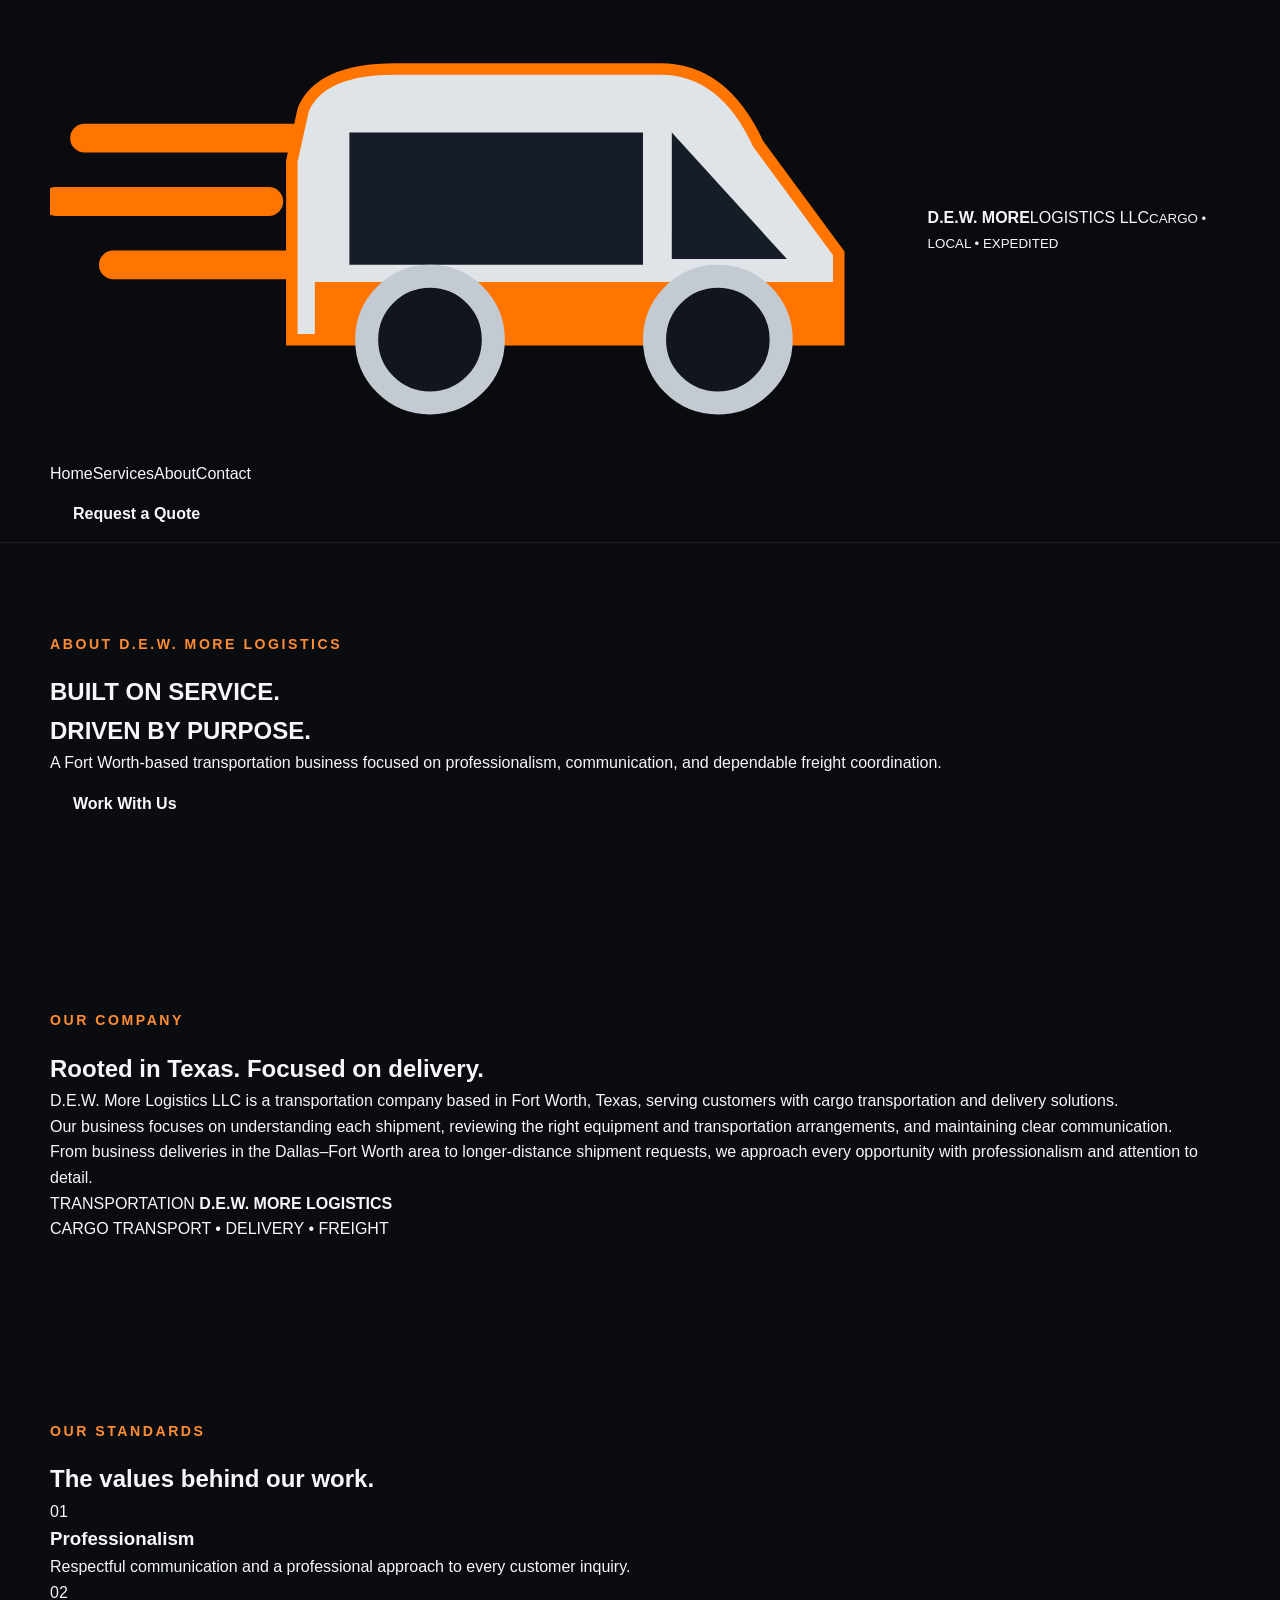
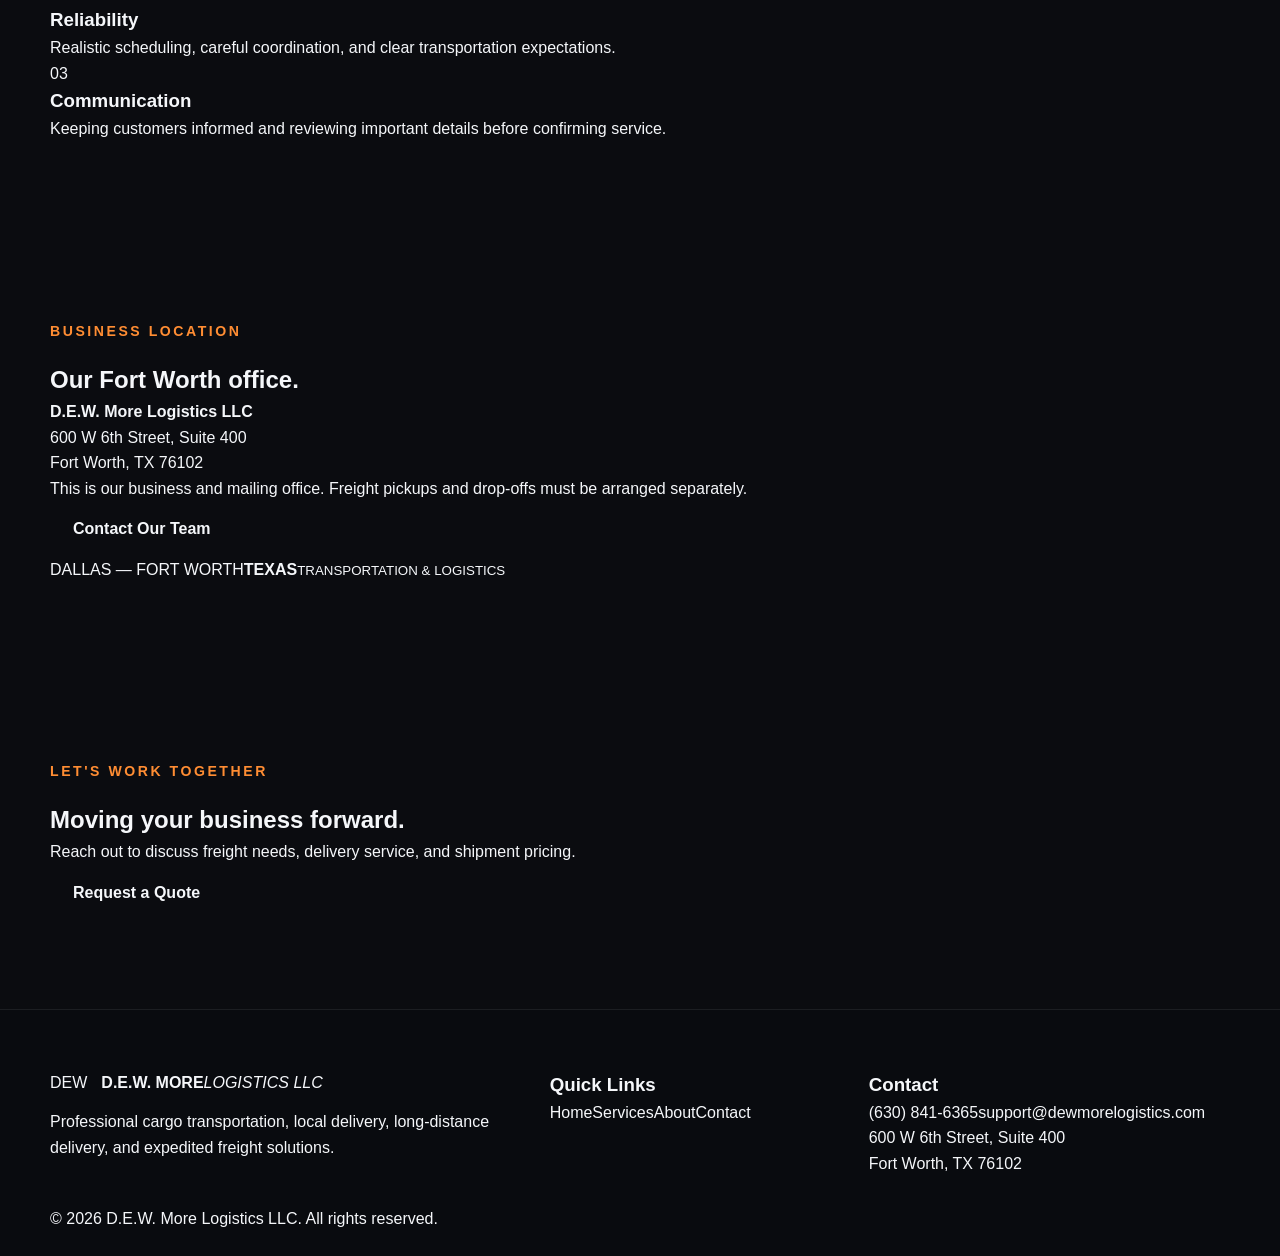
==== commit 81f716d3: "Refactor about.html for improved structure and content Updated viewport meta tag, added description " ====
--- a/about.html
+++ b/about.html
@@ -3,145 +3,88 @@
 <html lang="en">
 <head>
 <meta charset="UTF-8">
-<meta name="viewport" content="width=device-width, initial-scale=1.0">
+<meta name="viewport" content="width=device-width, initial-scale=1">
 <title>About Us | D.E.W. More Logistics LLC</title>
+<meta name="description" content="Learn about D.E.W. More Logistics LLC, a Fort Worth-based transportation and freight delivery company.">
 <link rel="stylesheet" href="style.css">
-<link rel="stylesheet" href="pages.css">
 </head>
 <body>
+
 <header class="site-header">
-<div class="container nav-wrap">
+<div class="container header-inner">
 <a class="brand" href="index.html">
-<span class="brand-mark">
-<svg viewBox="0 0 64 64" aria-hidden="true">
-<rect x="6" y="23" width="30" height="18" rx="3"/>
-<path d="M36 27h10l8 8v6H36z"/>
-<circle cx="20" cy="45" r="5"/>
-<circle cx="45" cy="45" r="5"/>
-</svg>
-</span>
-<span class="brand-text">
-<span class="brand-top">D.E.W. MORE</span>
-<span class="brand-bottom">LOGISTICS LLC</span>
-</span>
+<svg class="van-logo" viewBox="0 0 150 80" aria-hidden="true"><path d="M6 24H48M1 35H38M11 46H44" fill="none" stroke="#ff7500" stroke-width="5" stroke-linecap="round"/><path d="M44 19Q47 12 60 12H106Q117 12 123 25L137 44V59H42V28Z" fill="#dfe4e9" stroke="#ff7500" stroke-width="2"/><path d="M52 23H103V46H52Z" fill="#171d27"/><path d="M108 23L128 45H108Z" fill="#171d27"/><path d="M46 49H136V59H46Z" fill="#ff7500"/><circle cx="66" cy="59" r="11" fill="#11151d" stroke="#c4cad2" stroke-width="4"/><circle cx="116" cy="59" r="11" fill="#11151d" stroke="#c4cad2" stroke-width="4"/></svg>
+<span class="brand-name"><strong>D.E.W. MORE</strong><span>LOGISTICS LLC</span><small>CARGO • LOCAL • EXPEDITED</small></span>
 </a>
-<nav class="site-nav">
-<a href="index.html">Home</a>
-<a href="services.html">Services</a>
-<a href="about.html" class="active">About</a>
-<a href="contact.html">Contact</a>
-</nav>
-<a class="btn btn-primary nav-cta" href="contact.html">Request a Quote</a>
+<nav class="main-nav" aria-label="Main navigation"><a href="index.html">Home</a><a href="services.html">Services</a><a class="active" href="about.html">About</a><a href="contact.html">Contact</a></nav>
+<a class="btn btn-orange header-cta" href="contact.html#quote">Request a Quote</a>
 </div>
 </header>
 
 <main>
-<section class="inner-hero about-hero">
-<div class="container narrow">
-<p class="section-kicker">ABOUT D.E.W. MORE LOGISTICS</p>
-<h1>Professional Service. Clear Communication.</h1>
-<p>Fort Worth-based logistics and transportation solutions built around reliability, professionalism, and customer service.</p>
-<a class="btn btn-primary" href="services.html">Explore Our Services</a>
+<section class="page-hero">
+<div class="container">
+<p class="eyebrow">ABOUT D.E.W. MORE LOGISTICS</p>
+<h1>BUILT ON SERVICE.<br><span>DRIVEN BY PURPOSE.</span></h1>
+<p class="lead">A Fort Worth-based transportation business focused on professionalism, communication, and dependable freight coordination.</p>
+<a class="btn btn-orange" href="contact.html">Work With Us</a>
 </div>
 </section>
 
-<section class="page-section">
-<div class="container split-panel about-story">
+<section class="section">
+<div class="container two-column">
 <div>
-<p class="section-kicker">WHO WE ARE</p>
-<h2>Rooted in Fort Worth. Focused on the Road Ahead.</h2>
-<p class="muted">D.E.W. More Logistics LLC is a transportation business based in Fort Worth, Texas, serving customers with cargo transportation and delivery coordination.</p>
-<p class="muted">Our focus is providing practical transportation solutions for businesses needing local delivery, long-distance freight movement, and time-sensitive shipments.</p>
-<p class="muted">We believe every successful delivery begins with careful planning, honest communication, and attention to customer expectations.</p>
+<p class="eyebrow">OUR COMPANY</p>
+<h2>Rooted in Texas. Focused on delivery.</h2>
+<p class="body-copy">D.E.W. More Logistics LLC is a transportation company based in Fort Worth, Texas, serving customers with cargo transportation and delivery solutions.</p>
+<p class="body-copy">Our business focuses on understanding each shipment, reviewing the right equipment and transportation arrangements, and maintaining clear communication.</p>
+<p class="body-copy">From business deliveries in the Dallas–Fort Worth area to longer-distance shipment requests, we approach every opportunity with professionalism and attention to detail.</p>
 </div>
-<div class="about-visual" role="img" aria-label="Commercial cargo transportation">
-<div class="visual-stamp">FORT WORTH<br><strong>TEXAS</strong></div>
+<div class="about-display">
+<span>TRANSPORTATION</span>
+<strong>D.E.W.</strong>
+<b>MORE LOGISTICS</b>
+<p>CARGO TRANSPORT • DELIVERY • FREIGHT</p>
 </div>
 </div>
 </section>
 
-<section class="page-section alt-section">
+<section class="section section-alt">
 <div class="container">
-<div class="section-heading">
-<p class="section-kicker">OUR APPROACH</p>
-<h2>Our Business Values</h2>
-</div>
-<div class="value-grid">
-<article class="value-card">
-<span>01</span>
-<h3>Professionalism</h3>
-<p>Respectful service, clear expectations, and a business-first approach to transportation.</p>
-</article>
-<article class="value-card">
-<span>02</span>
-<h3>Communication</h3>
-<p>Responsive shipment coordination and clear communication throughout the process.</p>
-</article>
-<article class="value-card">
-<span>03</span>
-<h3>Reliability</h3>
-<p>Careful scheduling, practical route planning, and responsible freight handling.</p>
-</article>
+<p class="eyebrow">OUR STANDARDS</p>
+<h2>The values behind our work.</h2>
+<div class="values-grid">
+<article><span>01</span><h3>Professionalism</h3><p>Respectful communication and a professional approach to every customer inquiry.</p></article>
+<article><span>02</span><h3>Reliability</h3><p>Realistic scheduling, careful coordination, and clear transportation expectations.</p></article>
+<article><span>03</span><h3>Communication</h3><p>Keeping customers informed and reviewing important details before confirming service.</p></article>
 </div>
 </div>
 </section>
 
-<section class="page-section">
-<div class="container location-highlight">
+<section class="section">
+<div class="container location-panel">
 <div>
-<p class="section-kicker">OUR BUSINESS OFFICE</p>
-<h2>Based in Downtown Fort Worth</h2>
-<address>
-600 W 6th Street, Suite 400<br>
-Fort Worth, TX 76102
-</address>
-<p class="muted">Our Fort Worth office serves as our business and mailing location. Freight pickups and drop-offs must be coordinated separately.</p>
-<a class="btn btn-primary" href="contact.html">Contact Our Team</a>
+<p class="eyebrow">BUSINESS LOCATION</p>
+<h2>Our Fort Worth office.</h2>
+<p class="body-copy"><strong>D.E.W. More Logistics LLC</strong><br>600 W 6th Street, Suite 400<br>Fort Worth, TX 76102</p>
+<p class="body-copy">This is our business and mailing office. Freight pickups and drop-offs must be arranged separately.</p>
+<a href="contact.html" class="btn btn-orange">Contact Our Team</a>
 </div>
-<div class="map-placeholder">
-<span>FORT WORTH, TEXAS</span>
-<strong>DFW</strong>
-<small>Local and long-distance transportation requests.</small>
-</div>
+<div class="location-design"><span>DALLAS — FORT WORTH</span><strong>TEXAS</strong><small>TRANSPORTATION & LOGISTICS</small></div>
 </div>
 </section>
 
-<section class="page-section">
-<div class="container action-panel">
-<div>
-<p class="section-kicker">WORK WITH US</p>
-<h2>Let's Move Your Business Forward.</h2>
-<p>Contact us to discuss transportation requirements and request pricing.</p>
-</div>
-<a href="contact.html" class="btn btn-primary">Request a Quote</a>
-</div>
-</section>
+<section class="section"><div class="container cta-panel"><div><p class="eyebrow">LET'S WORK TOGETHER</p><h2>Moving your business forward.</h2><p>Reach out to discuss freight needs, delivery service, and shipment pricing.</p></div><a href="contact.html#quote" class="btn btn-orange">Request a Quote</a></div></section>
 </main>
 
 <footer class="site-footer">
 <div class="container footer-grid">
-<div>
-<strong>D.E.W. More Logistics LLC</strong>
-<p class="footer-text">Professional transportation solutions based in Fort Worth, Texas.</p>
+<div class="footer-identity"><a class="footer-brand" href="index.html"><span class="dew-monogram">D<span>E</span>W</span><span class="footer-brand-words"><strong>D.E.W. MORE</strong><em>LOGISTICS LLC</em></span></a><p>Professional cargo transportation, local delivery, long-distance delivery, and expedited freight solutions.</p></div>
+<div><h3>Quick Links</h3><a href="index.html">Home</a><a href="services.html">Services</a><a href="about.html">About</a><a href="contact.html">Contact</a></div>
+<div><h3>Contact</h3><a href="tel:+16308416365">(630) 841-6365</a><a href="mailto:support@dewmorelogistics.com">support@dewmorelogistics.com</a><p>600 W 6th Street, Suite 400<br>Fort Worth, TX 76102</p></div>
 </div>
-<div>
-<h4>Quick Links</h4>
-<ul class="footer-links">
-<li><a href="index.html">Home</a></li>
-<li><a href="services.html">Services</a></li>
-<li><a href="about.html">About</a></li>
-<li><a href="contact.html">Contact</a></li>
-</ul>
-</div>
-<div>
-<h4>Business Office</h4>
-<p class="footer-text">600 W 6th Street, Suite 400<br>Fort Worth, TX 76102</p>
-<a href="mailto:support@dewmorelogistics.com">support@dewmorelogistics.com</a>
-</div>
-</div>
-<div class="container footer-bottom">
-<p>&copy; 2026 D.E.W. More Logistics LLC. All rights reserved.</p>
-</div>
+<div class="container copyright">© 2026 D.E.W. More Logistics LLC. All rights reserved.</div>
 </footer>
 </body>
 </html>
+
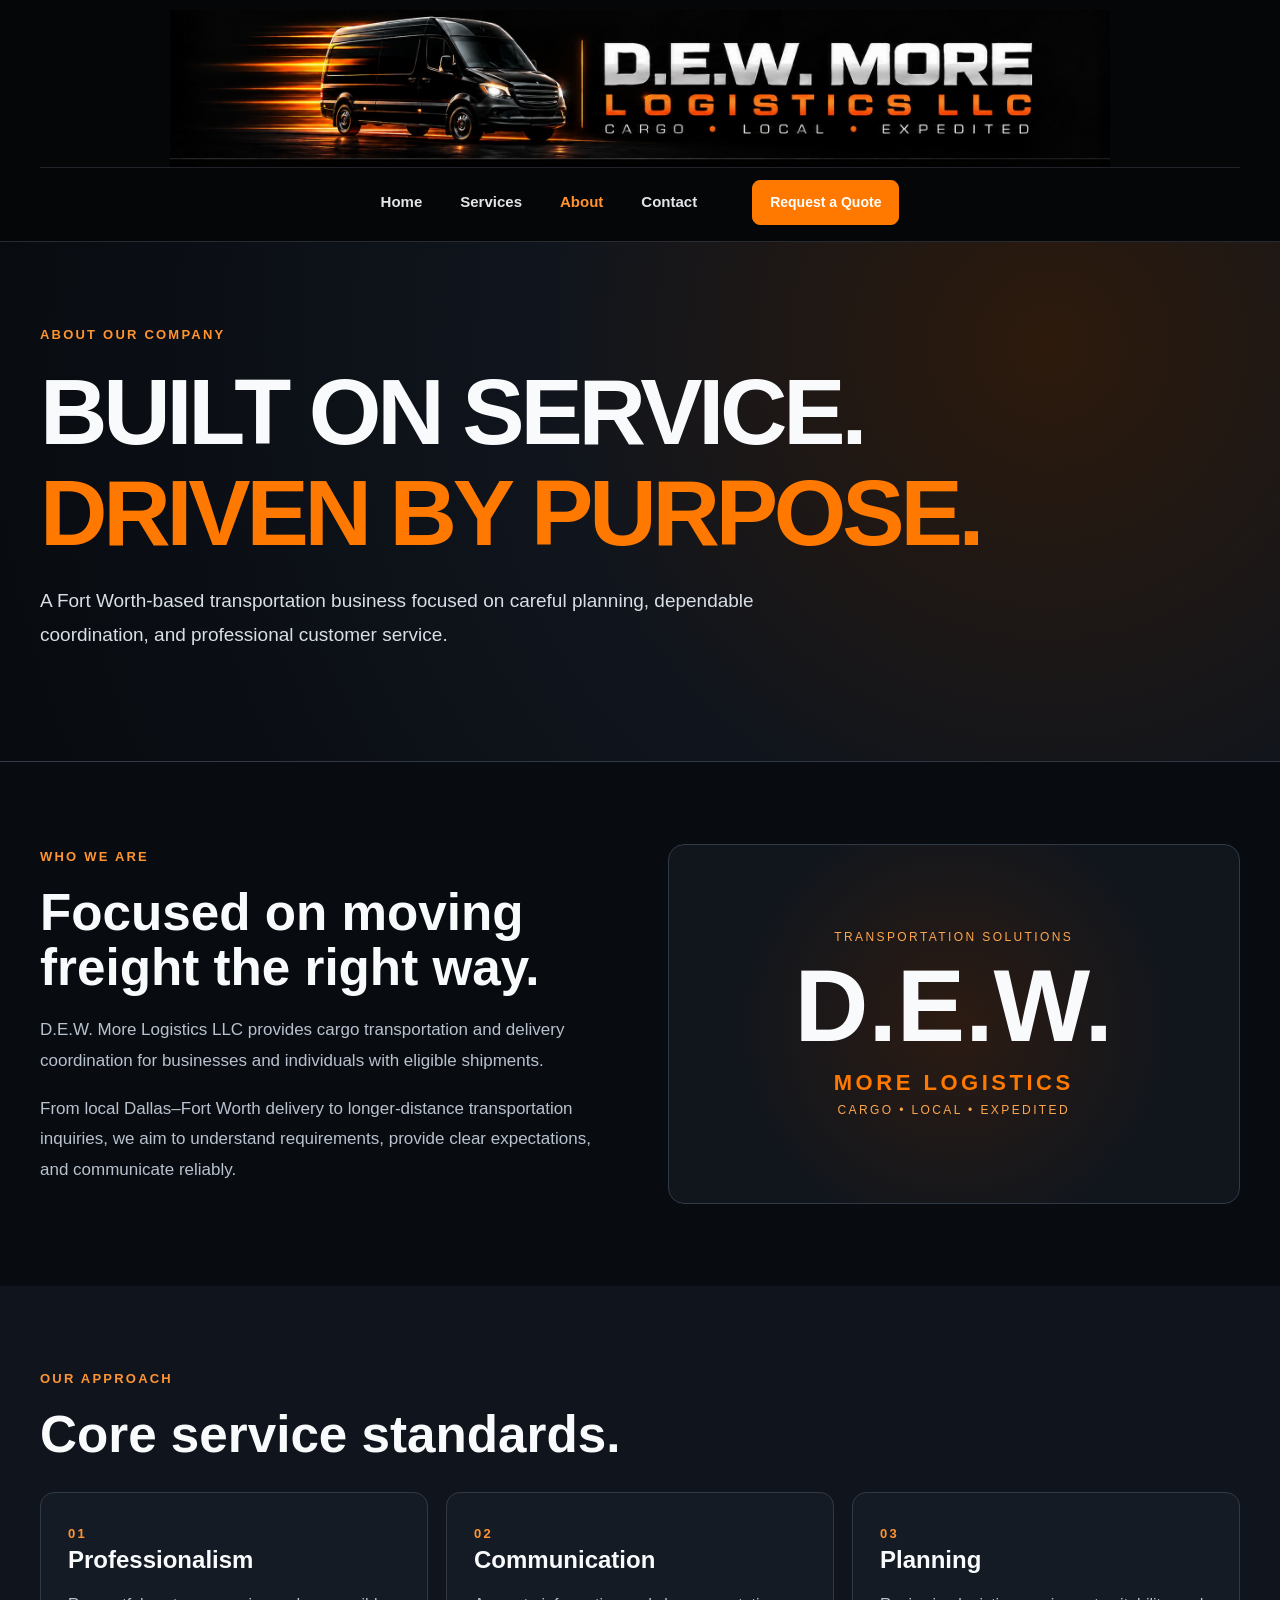
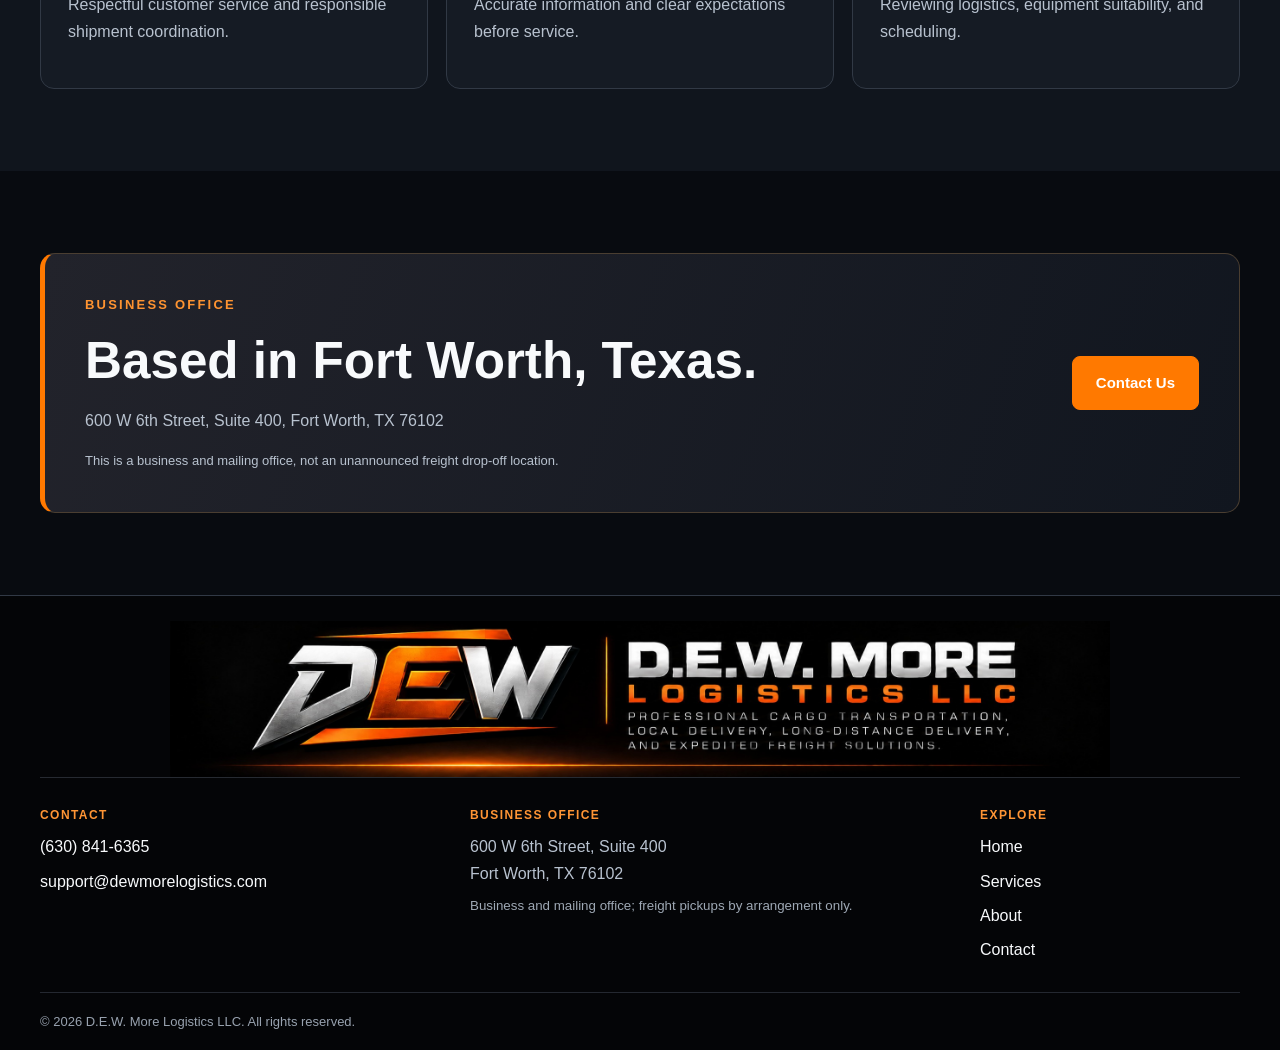
==== commit 4c4d03ac: "Add files via upload" ====
--- a/about.html
+++ b/about.html
@@ -1,90 +1 @@
-
-<!DOCTYPE html>
-<html lang="en">
-<head>
-<meta charset="UTF-8">
-<meta name="viewport" content="width=device-width, initial-scale=1">
-<title>About Us | D.E.W. More Logistics LLC</title>
-<meta name="description" content="Learn about D.E.W. More Logistics LLC, a Fort Worth-based transportation and freight delivery company.">
-<link rel="stylesheet" href="style.css">
-</head>
-<body>
-
-<header class="site-header">
-<div class="container header-inner">
-<a class="brand" href="index.html">
-<svg class="van-logo" viewBox="0 0 150 80" aria-hidden="true"><path d="M6 24H48M1 35H38M11 46H44" fill="none" stroke="#ff7500" stroke-width="5" stroke-linecap="round"/><path d="M44 19Q47 12 60 12H106Q117 12 123 25L137 44V59H42V28Z" fill="#dfe4e9" stroke="#ff7500" stroke-width="2"/><path d="M52 23H103V46H52Z" fill="#171d27"/><path d="M108 23L128 45H108Z" fill="#171d27"/><path d="M46 49H136V59H46Z" fill="#ff7500"/><circle cx="66" cy="59" r="11" fill="#11151d" stroke="#c4cad2" stroke-width="4"/><circle cx="116" cy="59" r="11" fill="#11151d" stroke="#c4cad2" stroke-width="4"/></svg>
-<span class="brand-name"><strong>D.E.W. MORE</strong><span>LOGISTICS LLC</span><small>CARGO • LOCAL • EXPEDITED</small></span>
-</a>
-<nav class="main-nav" aria-label="Main navigation"><a href="index.html">Home</a><a href="services.html">Services</a><a class="active" href="about.html">About</a><a href="contact.html">Contact</a></nav>
-<a class="btn btn-orange header-cta" href="contact.html#quote">Request a Quote</a>
-</div>
-</header>
-
-<main>
-<section class="page-hero">
-<div class="container">
-<p class="eyebrow">ABOUT D.E.W. MORE LOGISTICS</p>
-<h1>BUILT ON SERVICE.<br><span>DRIVEN BY PURPOSE.</span></h1>
-<p class="lead">A Fort Worth-based transportation business focused on professionalism, communication, and dependable freight coordination.</p>
-<a class="btn btn-orange" href="contact.html">Work With Us</a>
-</div>
-</section>
-
-<section class="section">
-<div class="container two-column">
-<div>
-<p class="eyebrow">OUR COMPANY</p>
-<h2>Rooted in Texas. Focused on delivery.</h2>
-<p class="body-copy">D.E.W. More Logistics LLC is a transportation company based in Fort Worth, Texas, serving customers with cargo transportation and delivery solutions.</p>
-<p class="body-copy">Our business focuses on understanding each shipment, reviewing the right equipment and transportation arrangements, and maintaining clear communication.</p>
-<p class="body-copy">From business deliveries in the Dallas–Fort Worth area to longer-distance shipment requests, we approach every opportunity with professionalism and attention to detail.</p>
-</div>
-<div class="about-display">
-<span>TRANSPORTATION</span>
-<strong>D.E.W.</strong>
-<b>MORE LOGISTICS</b>
-<p>CARGO TRANSPORT • DELIVERY • FREIGHT</p>
-</div>
-</div>
-</section>
-
-<section class="section section-alt">
-<div class="container">
-<p class="eyebrow">OUR STANDARDS</p>
-<h2>The values behind our work.</h2>
-<div class="values-grid">
-<article><span>01</span><h3>Professionalism</h3><p>Respectful communication and a professional approach to every customer inquiry.</p></article>
-<article><span>02</span><h3>Reliability</h3><p>Realistic scheduling, careful coordination, and clear transportation expectations.</p></article>
-<article><span>03</span><h3>Communication</h3><p>Keeping customers informed and reviewing important details before confirming service.</p></article>
-</div>
-</div>
-</section>
-
-<section class="section">
-<div class="container location-panel">
-<div>
-<p class="eyebrow">BUSINESS LOCATION</p>
-<h2>Our Fort Worth office.</h2>
-<p class="body-copy"><strong>D.E.W. More Logistics LLC</strong><br>600 W 6th Street, Suite 400<br>Fort Worth, TX 76102</p>
-<p class="body-copy">This is our business and mailing office. Freight pickups and drop-offs must be arranged separately.</p>
-<a href="contact.html" class="btn btn-orange">Contact Our Team</a>
-</div>
-<div class="location-design"><span>DALLAS — FORT WORTH</span><strong>TEXAS</strong><small>TRANSPORTATION & LOGISTICS</small></div>
-</div>
-</section>
-
-<section class="section"><div class="container cta-panel"><div><p class="eyebrow">LET'S WORK TOGETHER</p><h2>Moving your business forward.</h2><p>Reach out to discuss freight needs, delivery service, and shipment pricing.</p></div><a href="contact.html#quote" class="btn btn-orange">Request a Quote</a></div></section>
-</main>
-
-<footer class="site-footer">
-<div class="container footer-grid">
-<div class="footer-identity"><a class="footer-brand" href="index.html"><span class="dew-monogram">D<span>E</span>W</span><span class="footer-brand-words"><strong>D.E.W. MORE</strong><em>LOGISTICS LLC</em></span></a><p>Professional cargo transportation, local delivery, long-distance delivery, and expedited freight solutions.</p></div>
-<div><h3>Quick Links</h3><a href="index.html">Home</a><a href="services.html">Services</a><a href="about.html">About</a><a href="contact.html">Contact</a></div>
-<div><h3>Contact</h3><a href="tel:+16308416365">(630) 841-6365</a><a href="mailto:support@dewmorelogistics.com">support@dewmorelogistics.com</a><p>600 W 6th Street, Suite 400<br>Fort Worth, TX 76102</p></div>
-</div>
-<div class="container copyright">© 2026 D.E.W. More Logistics LLC. All rights reserved.</div>
-</footer>
-</body>
-</html>
-
+<!doctype html><html lang="en"><head><meta charset="utf-8"><meta name="viewport" content="width=device-width,initial-scale=1"><title>About Us | D.E.W. More Logistics LLC</title><meta name="description" content="Learn about D.E.W. More Logistics LLC and our transportation services."><link rel="stylesheet" href="style.css"></head><body><a class="skip" href="#main">Skip to content</a><header class="site-header"><div class="site-width"><div class="masthead"><a class="brand-link" href="index.html" aria-label="D.E.W. More Logistics LLC home"><img src="header-brand.jpg" alt="D.E.W. More Logistics LLC logo featuring black cargo van and orange motion trails"></a></div><div class="nav-bar"><nav aria-label="Main navigation"><a href="index.html" >Home</a><a href="services.html" >Services</a><a href="about.html" aria-current="page" class="active">About</a><a href="contact.html" >Contact</a></nav><a class="button small" href="contact.html#quote">Request a Quote</a></div></div></header><main id="main"><section class="page-hero"><div class="site-width"><p class="kicker">ABOUT OUR COMPANY</p><h1>BUILT ON SERVICE.<br><span>DRIVEN BY PURPOSE.</span></h1><p class="intro">A Fort Worth-based transportation business focused on careful planning, dependable coordination, and professional customer service.</p></div></section><section class="section"><div class="site-width split"><div><p class="kicker">WHO WE ARE</p><h2>Focused on moving freight the right way.</h2><p class="body-text">D.E.W. More Logistics LLC provides cargo transportation and delivery coordination for businesses and individuals with eligible shipments.</p><p class="body-text">From local Dallas–Fort Worth delivery to longer-distance transportation inquiries, we aim to understand requirements, provide clear expectations, and communicate reliably.</p></div><div class="about-graphic"><span>TRANSPORTATION SOLUTIONS</span><strong>D.E.W.</strong><b>MORE LOGISTICS</b><small>CARGO • LOCAL • EXPEDITED</small></div></div></section><section class="section contrast"><div class="site-width"><p class="kicker">OUR APPROACH</p><h2>Core service standards.</h2><div class="feature-grid three"><div class="feature-card"><span class="kicker">01</span><h3>Professionalism</h3><p>Respectful customer service and responsible shipment coordination.</p></div><div class="feature-card"><span class="kicker">02</span><h3>Communication</h3><p>Accurate information and clear expectations before service.</p></div><div class="feature-card"><span class="kicker">03</span><h3>Planning</h3><p>Reviewing logistics, equipment suitability, and scheduling.</p></div></div></div></section><section class="section"><div class="site-width callout"><div><p class="kicker">BUSINESS OFFICE</p><h2>Based in Fort Worth, Texas.</h2><p>600 W 6th Street, Suite 400, Fort Worth, TX 76102</p><p class="notice">This is a business and mailing office, not an unannounced freight drop-off location.</p></div><a class="button" href="contact.html">Contact Us</a></div></section></main><footer class="site-footer"><div class="site-width"><a href="index.html" class="footer-logo"><img src="footer-brand.jpg" loading="lazy" alt="DEW metallic monogram, D.E.W. More Logistics LLC and transportation services"></a><div class="footer-details"><div><strong>CONTACT</strong><a href="tel:+16308416365">(630) 841-6365</a><a href="mailto:support@dewmorelogistics.com">support@dewmorelogistics.com</a></div><div><strong>BUSINESS OFFICE</strong><p>600 W 6th Street, Suite 400<br>Fort Worth, TX 76102</p><small>Business and mailing office; freight pickups by arrangement only.</small></div><div><strong>EXPLORE</strong><a href="index.html">Home</a><a href="services.html">Services</a><a href="about.html">About</a><a href="contact.html">Contact</a></div></div><div class="copyright">© 2026 D.E.W. More Logistics LLC. All rights reserved.</div></div></footer></body></html>
--- a/style.css
+++ b/style.css
@@ -1,540 +1,2 @@
-:root {
-  --bg: #0b0c10;
-  --bg-soft: #11141b;
-  --panel: #151922;
-  --panel-2: #1b212c;
-  --border: rgba(255, 255, 255, 0.08);
-  --text: #f5f7fa;
-  --muted: #b8c0cc;
-  --accent: #ff6a00;
-  --accent-2: #ff8d33;
-  --white: #ffffff;
-  --shadow: 0 18px 40px rgba(0, 0, 0, 0.35);
-  --radius: 18px;
-  --radius-sm: 12px;
-  --container: 1180px;
-}
 
-* {
-  margin: 0;
-  padding: 0;
-  box-sizing: border-box;
-}
-
-html {
-  scroll-behavior: smooth;
-}
-
-body {
-  font-family: "Inter", sans-serif;
-  background: var(--bg);
-  color: var(--text);
-  line-height: 1.6;
-}
-
-img {
-  max-width: 100%;
-  display: block;
-}
-
-a {
-  color: inherit;
-  text-decoration: none;
-}
-
-.container {
-  width: min(100% - 32px, var(--container));
-  margin: 0 auto;
-}
-
-/* Header */
-.site-header {
-  position: sticky;
-  top: 0;
-  z-index: 1000;
-  background: rgba(11, 12, 16, 0.92);
-  backdrop-filter: blur(12px);
-  border-bottom: 1px solid var(--border);
-}
-
-.nav-wrap {
-  display: flex;
-  align-items: center;
-  justify-content: space-between;
-  gap: 24px;
-  min-height: 88px;
-}
-
-.brand {
-  display: flex;
-  align-items: center;
-  gap: 14px;
-  min-width: 0;
-}
-
-.brand-mark {
-  width: 58px;
-  height: 58px;
-  border-radius: 14px;
-  background: linear-gradient(145deg, var(--accent), var(--accent-2));
-  display: grid;
-  place-items: center;
-  box-shadow: var(--shadow);
-  flex-shrink: 0;
-}
-
-.brand-mark.small {
-  width: 46px;
-  height: 46px;
-}
-
-.brand-mark svg {
-  width: 36px;
-  height: 36px;
-  fill: #fff;
-  stroke: #fff;
-  stroke-width: 2;
-  stroke-linecap: round;
-  stroke-linejoin: round;
-}
-
-.brand-text {
-  display: flex;
-  flex-direction: column;
-  line-height: 1;
-}
-
-.brand-top {
-  font-size: 1.15rem;
-  font-weight: 900;
-  letter-spacing: 0.08em;
-}
-
-.brand-bottom {
-  font-size: 0.8rem;
-  font-weight: 700;
-  letter-spacing: 0.2em;
-  color: var(--muted);
-  margin-top: 6px;
-}
-
-.site-nav {
-  display: flex;
-  align-items: center;
-  gap: 26px;
-}
-
-.site-nav a {
-  font-weight: 600;
-  color: var(--muted);
-  transition: 0.25s ease;
-}
-
-.site-nav a:hover,
-.site-nav a.active {
-  color: var(--white);
-}
-
-.nav-cta {
-  flex-shrink: 0;
-}
-
-/* Buttons */
-.btn {
-  display: inline-flex;
-  align-items: center;
-  justify-content: center;
-  padding: 14px 22px;
-  border-radius: 999px;
-  font-weight: 700;
-  transition: 0.25s ease;
-  border: 1px solid transparent;
-}
-
-.btn-primary {
-  background: linear-gradient(135deg, var(--accent), var(--accent-2));
-  color: #fff;
-  box-shadow: 0 10px 24px rgba(255, 106, 0, 0.28);
-}
-
-.btn-primary:hover {
-  transform: translateY(-2px);
-}
-
-.btn-secondary {
-  border: 1px solid var(--border);
-  background: transparent;
-  color: var(--white);
-}
-
-.btn-secondary:hover {
-  background: rgba(255, 255, 255, 0.05);
-}
-
-/* Hero */
-.hero {
-  position: relative;
-  min-height: 84vh;
-  display: flex;
-  align-items: center;
-  overflow: hidden;
-  background:
-    linear-gradient(180deg, rgba(7, 8, 11, 0.55), rgba(7, 8, 11, 0.88)),
-    radial-gradient(circle at top right, rgba(255, 106, 0, 0.2), transparent 30%),
-    linear-gradient(135deg, #0b0c10 0%, #11141b 100%);
-}
-
-.hero-overlay {
-  position: absolute;
-  inset: 0;
-  background:
-    linear-gradient(to right, rgba(0, 0, 0, 0.45), rgba(0, 0, 0, 0.15)),
-    url("https://images.unsplash.com/photo-1519003722824-194d4455a60c?auto=format&fit=crop&w=1600&q=80")
-      center/cover no-repeat;
-  opacity: 0.18;
-}
-
-.hero-content {
-  position: relative;
-  z-index: 1;
-  padding: 90px 0 70px;
-}
-
-.eyebrow,
-.section-kicker {
-  display: inline-block;
-  color: var(--accent-2);
-  font-size: 0.88rem;
-  letter-spacing: 0.18em;
-  font-weight: 800;
-  margin-bottom: 18px;
-}
-
-.hero h1 {
-  font-size: clamp(2.75rem, 7vw, 5.3rem);
-  line-height: 0.95;
-  font-weight: 900;
-  max-width: 900px;
-  margin-bottom: 20px;
-  text-transform: uppercase;
-}
-
-.hero-text {
-  max-width: 760px;
-  font-size: 1.08rem;
-  color: var(--muted);
-  margin-bottom: 28px;
-}
-
-.hero-actions {
-  display: flex;
-  flex-wrap: wrap;
-  gap: 14px;
-  margin-bottom: 34px;
-}
-
-.hero-info-grid {
-  display: grid;
-  grid-template-columns: repeat(2, minmax(260px, 1fr));
-  gap: 18px;
-  max-width: 900px;
-}
-
-.hero-info-card {
-  background: rgba(255, 255, 255, 0.05);
-  border: 1px solid var(--border);
-  backdrop-filter: blur(8px);
-  border-radius: var(--radius);
-  padding: 20px;
-}
-
-.hero-info-label {
-  display: block;
-  font-size: 0.82rem;
-  text-transform: uppercase;
-  letter-spacing: 0.14em;
-  color: var(--accent-2);
-  margin-bottom: 10px;
-  font-weight: 800;
-}
-
-/* Sections */
-section {
-  padding: 88px 0;
-}
-
-.section-heading {
-  max-width: 760px;
-  margin-bottom: 40px;
-}
-
-.section-heading h2,
-.why-us-copy h2,
-.location-card h2,
-.cta-card h2 {
-  font-size: clamp(2rem, 5vw, 3rem);
-  line-height: 1.05;
-  margin-bottom: 14px;
-}
-
-.section-heading p,
-.why-us-copy p,
-.location-text,
-.cta-card p,
-.footer-text {
-  color: var(--muted);
-}
-
-/* Services */
-.service-overview {
-  background: linear-gradient(180deg, #0d1016 0%, #11151d 100%);
-}
-
-.service-grid {
-  display: grid;
-  grid-template-columns: repeat(4, minmax(0, 1fr));
-  gap: 22px;
-}
-
-.service-card {
-  background: linear-gradient(180deg, var(--panel) 0%, var(--panel-2) 100%);
-  border: 1px solid var(--border);
-  border-radius: var(--radius);
-  padding: 26px;
-  box-shadow: var(--shadow);
-  transition: 0.25s ease;
-}
-
-.service-card:hover {
-  transform: translateY(-6px);
-  border-color: rgba(255, 106, 0, 0.35);
-}
-
-.service-icon {
-  width: 68px;
-  height: 68px;
-  border-radius: 16px;
-  background: rgba(255, 106, 0, 0.12);
-  border: 1px solid rgba(255, 106, 0, 0.2);
-  display: grid;
-  place-items: center;
-  margin-bottom: 18px;
-}
-
-.service-icon svg {
-  width: 40px;
-  height: 40px;
-  fill: none;
-  stroke: var(--accent-2);
-  stroke-width: 2.4;
-  stroke-linecap: round;
-  stroke-linejoin: round;
-}
-
-.service-card h3 {
-  font-size: 1.2rem;
-  margin-bottom: 10px;
-}
-
-.service-card p {
-  color: var(--muted);
-  font-size: 0.98rem;
-}
-
-/* Why Us */
-.why-us-grid {
-  display: grid;
-  grid-template-columns: 1fr 1.2fr;
-  gap: 30px;
-  align-items: start;
-}
-
-.why-us-points {
-  display: grid;
-  grid-template-columns: repeat(2, minmax(0, 1fr));
-  gap: 18px;
-}
-
-.point-card {
-  background: var(--panel);
-  border: 1px solid var(--border);
-  border-radius: var(--radius);
-  padding: 22px;
-}
-
-.point-card h3 {
-  margin-bottom: 8px;
-  font-size: 1.08rem;
-}
-
-.point-card p {
-  color: var(--muted);
-}
-
-/* Location */
-.location-card {
-  background: linear-gradient(135deg, var(--panel), var(--panel-2));
-  border: 1px solid var(--border);
-  border-radius: var(--radius);
-  box-shadow: var(--shadow);
-  padding: 34px;
-  display: flex;
-  align-items: center;
-  justify-content: space-between;
-  gap: 30px;
-}
-
-.location-address {
-  font-size: 1.15rem;
-  font-weight: 700;
-  margin-bottom: 12px;
-}
-
-.location-actions {
-  display: flex;
-  flex-wrap: wrap;
-  gap: 14px;
-  justify-content: flex-end;
-}
-
-/* CTA */
-.cta-card {
-  text-align: center;
-  background: linear-gradient(135deg, rgba(255, 106, 0, 0.12), rgba(255, 141, 51, 0.08));
-  border: 1px solid rgba(255, 106, 0, 0.18);
-  border-radius: var(--radius);
-  padding: 52px 28px;
-}
-
-.cta-card p {
-  max-width: 760px;
-  margin: 0 auto 20px;
-}
-
-/* Footer */
-.site-footer {
-  padding: 60px 0 24px;
-  border-top: 1px solid var(--border);
-  background: #090b0f;
-}
-
-.footer-grid {
-  display: grid;
-  grid-template-columns: 1.3fr 0.8fr 1fr;
-  gap: 30px;
-  margin-bottom: 30px;
-}
-
-.footer-brand {
-  display: flex;
-  align-items: center;
-  gap: 14px;
-  margin-bottom: 14px;
-}
-
-.site-footer h4 {
-  margin-bottom: 14px;
-  font-size: 1rem;
-}
-
-.footer-links {
-  list-style: none;
-  display: grid;
-  gap: 10px;
-}
-
-.footer-links a {
-  color: var(--muted);
-  transition: 0.25s ease;
-}
-
-.footer-links a:hover {
-  color: var(--white);
-}
-
-.footer-bottom {
-  padding-top: 22px;
-  border-top: 1px solid var(--border);
-}
-
-.footer-bottom p {
-  color: #8e97a4;
-  font-size: 0.94rem;
-}
-
-/* Responsive */
-@media (max-width: 1100px) {
-  .service-grid {
-    grid-template-columns: repeat(2, minmax(0, 1fr));
-  }
-
-  .why-us-grid {
-    grid-template-columns: 1fr;
-  }
-
-  .footer-grid {
-    grid-template-columns: 1fr 1fr;
-  }
-}
-
-@media (max-width: 900px) {
-  .nav-wrap {
-    flex-wrap: wrap;
-    justify-content: center;
-    padding: 14px 0;
-  }
-
-  .site-nav {
-    order: 3;
-    width: 100%;
-    justify-content: center;
-    flex-wrap: wrap;
-  }
-
-  .hero-info-grid {
-    grid-template-columns: 1fr;
-  }
-
-  .location-card {
-    flex-direction: column;
-    align-items: flex-start;
-  }
-
-  .location-actions {
-    justify-content: flex-start;
-  }
-}
-
-@media (max-width: 680px) {
-  section {
-    padding: 70px 0;
-  }
-
-  .service-grid,
-  .why-us-points,
-  .footer-grid {
-    grid-template-columns: 1fr;
-  }
-
-  .hero h1 {
-    line-height: 1;
-  }
-
-  .brand-top {
-    font-size: 1rem;
-  }
-
-  .brand-bottom {
-    font-size: 0.72rem;
-    letter-spacing: 0.14em;
-  }
-
-  .btn {
-    width: 100%;
-  }
-
-  .hero-actions,
-  .location-actions {
-    width: 100%;
-  }
-}
+:root{--bg:#080b10;--pane:#151b24;--line:#313945;--text:#f8fafc;--muted:#b8c2cf;--orange:#ff7900;--max:1200px}*{box-sizing:border-box}html{scroll-behavior:smooth}body{margin:0;font-family:Arial,Helvetica,sans-serif;color:var(--text);background:var(--bg);line-height:1.65;overflow-x:hidden}a{color:inherit;text-decoration:none}.site-width{width:min(calc(100% - 40px),var(--max));margin:auto}.skip{position:absolute;left:-9999px}.skip:focus{left:15px;top:15px;background:var(--orange);z-index:9999;padding:12px}.site-header{background:#050608;border-bottom:1px solid #272b31}.masthead{padding:10px 0 0}.brand-link{display:block;width:100%;max-width:940px;margin:auto}.brand-link img{display:block;width:100%;height:auto;object-fit:contain}.nav-bar{display:flex;align-items:center;justify-content:center;gap:55px;border-top:1px solid #20242a;padding:12px 0 16px}.nav-bar nav{display:flex;gap:38px;flex-wrap:wrap;justify-content:center}.nav-bar nav a{font-weight:750;font-size:15px;color:#e3e5e8}.nav-bar nav a.active,.nav-bar nav a:hover{color:#ff9431}.button{display:inline-flex;align-items:center;justify-content:center;padding:14px 23px;background:var(--orange);color:#fff;border:1px solid var(--orange);border-radius:8px;font-size:15px;font-weight:800;cursor:pointer;text-align:center}.button:hover{background:#e46900}.button.outline{background:transparent;border-color:#8b929c}.button.small{padding:10px 17px;font-size:14px}.hero,.page-hero{background:radial-gradient(circle at 82% 20%,#2d1a0c 0,#10151d 45%,#080b10 95%);border-bottom:1px solid var(--line)}.hero-inner{padding:105px 0 112px}.page-hero .site-width{padding-top:82px;padding-bottom:90px}.kicker{color:#ff9431;letter-spacing:.17em;font-weight:900;font-size:13px;margin:0 0 17px;text-transform:uppercase}h1,h2,h3{line-height:1.08;margin:0 0 20px;font-weight:900}h1{font-size:clamp(44px,7.3vw,94px);letter-spacing:-.045em}h1 span{color:var(--orange)}h2{font-size:clamp(29px,4vw,52px)}h3{font-size:24px}p{margin-top:0}.intro{color:#d9dfe7;line-height:1.8;max-width:730px;font-size:19px}.actions{display:flex;gap:15px;flex-wrap:wrap;margin-top:30px}.section{padding:82px 0}.section.contrast{background:#10151d}.section-lead,.body-text{color:var(--muted);font-size:17px;line-height:1.8;max-width:740px}.feature-grid{display:grid;grid-template-columns:repeat(4,minmax(0,1fr));gap:18px;margin-top:30px}.feature-grid.three{grid-template-columns:repeat(3,minmax(0,1fr))}.feature-card{display:block;background:var(--pane);border:1px solid var(--line);border-radius:14px;padding:27px;min-width:0}.feature-card p{color:var(--muted)}.feature-card b,.text-link{color:#ff983d;font-weight:800}.split{display:grid;grid-template-columns:1fr 1fr;align-items:center;gap:55px}.steps{display:grid;gap:16px}.steps>div{background:var(--pane);border:1px solid var(--line);padding:22px;border-radius:12px;display:flex;gap:25px}.steps b{color:var(--orange)}.steps span{display:grid;gap:5px}.steps small{color:var(--muted);font-size:15px}.callout{border:1px solid #4a3e31;border-left:5px solid var(--orange);border-radius:15px;background:linear-gradient(110deg,#22232b,#11161f);padding:40px;display:flex;align-items:center;justify-content:space-between;gap:28px}.callout p:not(.kicker){color:var(--muted)}.services-grid{display:grid;grid-template-columns:repeat(2,minmax(0,1fr));gap:23px;margin-top:35px}.service-card{overflow:hidden;background:var(--pane);border:1px solid var(--line);border-radius:16px;scroll-margin-top:20px}.service-card img{display:block;width:100%;height:auto;aspect-ratio:760/355;object-fit:cover;background:#15202b;border-bottom:2px solid var(--orange)}.service-copy{padding:27px}.service-copy p:not(.kicker){color:var(--muted)}.about-graphic{background:radial-gradient(circle,#2c1b12,#11161d 66%);border:1px solid var(--line);min-height:360px;border-radius:16px;display:flex;flex-direction:column;align-items:center;justify-content:center;padding:25px;text-align:center}.about-graphic span,.about-graphic small{color:#ffa64d;letter-spacing:.2em;font-size:12px}.about-graphic strong{font-size:clamp(55px,8vw,105px);line-height:1.15}.about-graphic b{color:var(--orange);letter-spacing:.16em;font-size:22px}.contact-grid{display:grid;grid-template-columns:.85fr 1.15fr;align-items:start;gap:52px}.contact-item{padding:22px 0;border-top:1px solid var(--line)}.contact-item span{display:block;color:#ff973d;font-weight:800;letter-spacing:.15em;font-size:13px;margin-bottom:10px}.contact-item a{font-weight:800;overflow-wrap:anywhere}.contact-item a:hover{color:var(--orange)}.contact-item a.large-phone{font-size:clamp(24px,3vw,35px)}.contact-item p,.contact-item address{color:var(--muted);font-style:normal;margin:8px 0 0}.quote{background:var(--pane);border:1px solid var(--line);padding:33px;border-radius:16px;scroll-margin-top:18px}.form-grid{display:grid;grid-template-columns:1fr 1fr;gap:17px}label{display:block;font-size:14px;font-weight:800}input,textarea,select{display:block;width:100%;min-width:0;margin-top:8px;background:#0e141c;color:#fff;border:1px solid #586373;border-radius:7px;padding:12px;font-size:15px;font-family:inherit}input:focus,textarea:focus,select:focus{outline:2px solid var(--orange)}.full{margin-top:20px}.submit{margin-top:23px}.notice{font-size:13px;color:var(--muted);margin:15px 0 0}.site-footer{background:#040507;border-top:1px solid var(--line);padding-top:25px}.footer-logo{display:block;margin:auto;max-width:940px}.footer-logo img{display:block;width:100%;height:auto}.footer-details{border-top:1px solid #262a31;display:grid;grid-template-columns:1fr 1.2fr .65fr;gap:30px;padding:28px 0}.footer-details>div{display:flex;flex-direction:column;align-items:start;gap:8px}.footer-details strong{color:#ff9535;letter-spacing:.12em;font-size:12px}.footer-details p{color:var(--muted);margin:0}.footer-details a:hover{color:var(--orange)}.footer-details small{color:#9ea8b4}.copyright{border-top:1px solid #242830;color:#98a2af;padding:18px 0;font-size:13px}a:focus-visible,button:focus-visible{outline:3px solid var(--orange);outline-offset:4px}@media(max-width:950px){.feature-grid{grid-template-columns:repeat(2,1fr)}.nav-bar{gap:24px}.nav-bar nav{gap:21px}.split,.contact-grid{grid-template-columns:1fr}.brand-link,.footer-logo{max-width:780px}}@media(max-width:650px){.site-width{width:calc(100% - 26px)}.nav-bar{flex-direction:column;gap:13px}.nav-bar nav{gap:15px}.nav-bar nav a{font-size:13px}.masthead{padding-top:8px}.hero-inner,.page-hero .site-width{padding-top:65px;padding-bottom:75px}.section{padding:58px 0}.feature-grid,.feature-grid.three,.services-grid,.form-grid,.footer-details{grid-template-columns:1fr}.callout{flex-direction:column;align-items:start;padding:25px}.quote{padding:22px}.intro{font-size:16px}.footer-logo{margin:0}.site-footer{padding-top:12px}}
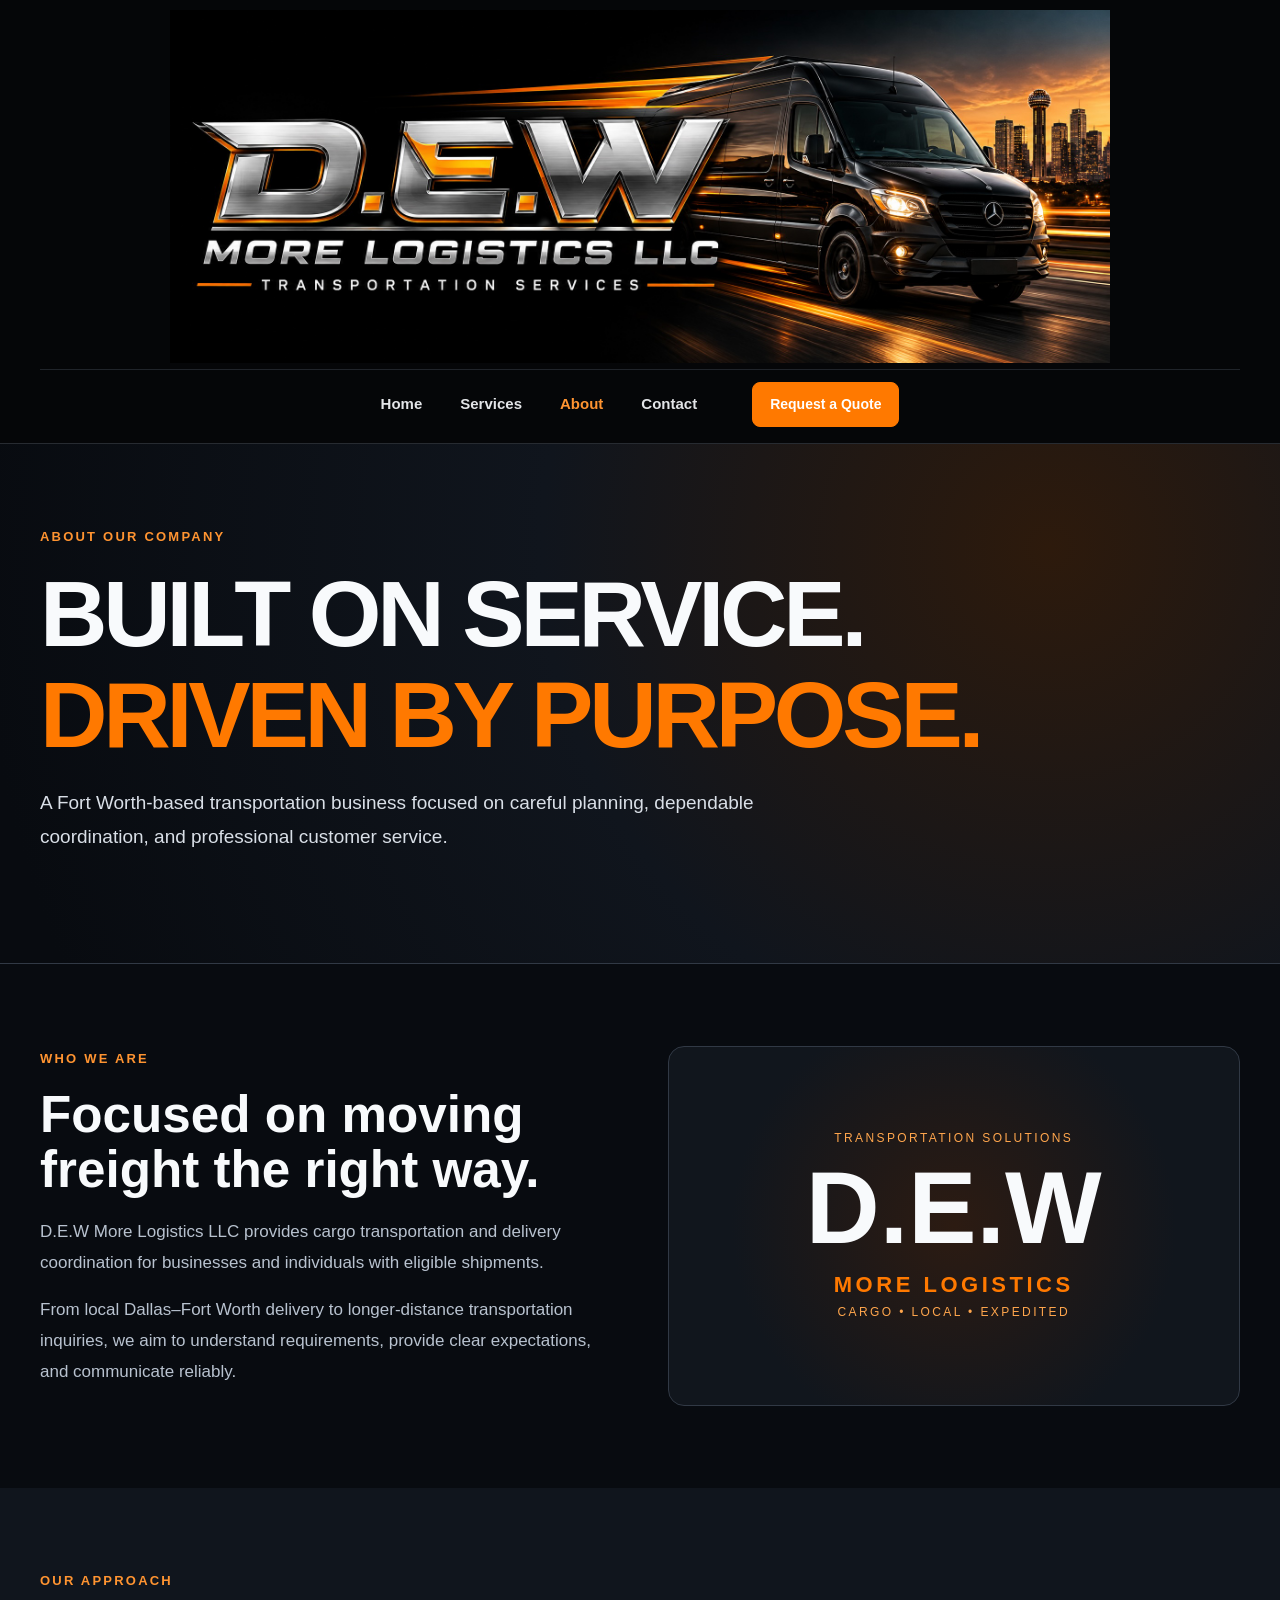
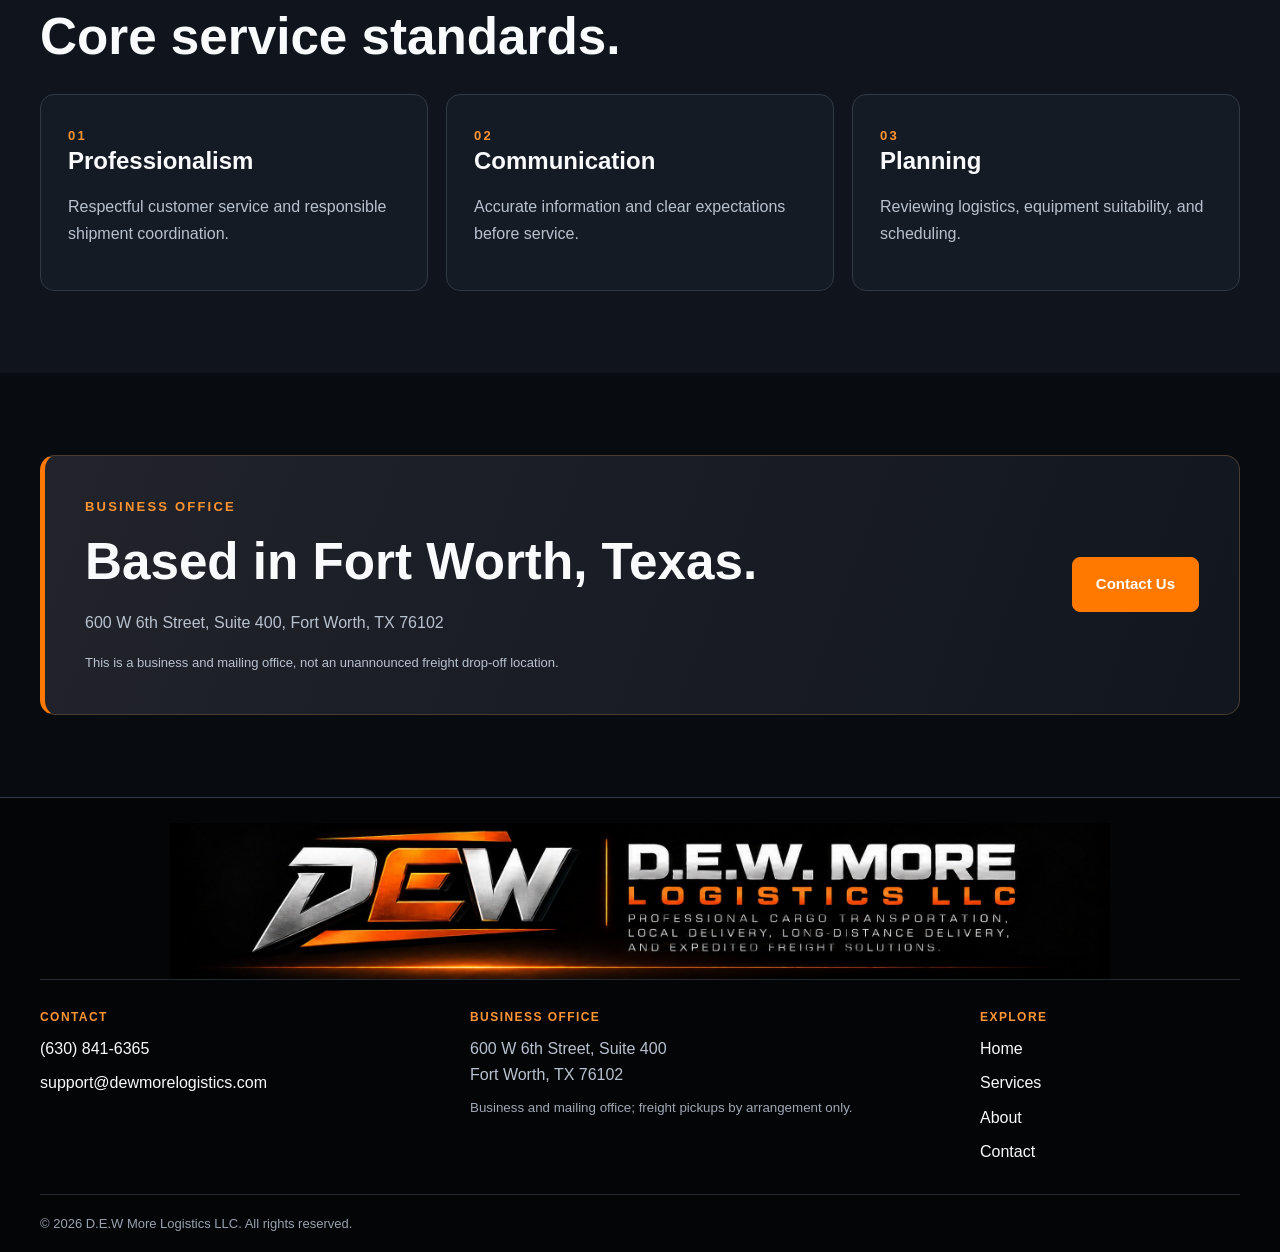
==== commit 92bcfd13: "Fix HTML encoding issues in about.html" ====
--- a/about.html
+++ b/about.html
@@ -1 +1 @@
-<!doctype html><html lang="en"><head><meta charset="utf-8"><meta name="viewport" content="width=device-width,initial-scale=1"><title>About Us | D.E.W. More Logistics LLC</title><meta name="description" content="Learn about D.E.W. More Logistics LLC and our transportation services."><link rel="stylesheet" href="style.css"></head><body><a class="skip" href="#main">Skip to content</a><header class="site-header"><div class="site-width"><div class="masthead"><a class="brand-link" href="index.html" aria-label="D.E.W. More Logistics LLC home"><img src="header-brand.jpg" alt="D.E.W. More Logistics LLC logo featuring black cargo van and orange motion trails"></a></div><div class="nav-bar"><nav aria-label="Main navigation"><a href="index.html" >Home</a><a href="services.html" >Services</a><a href="about.html" aria-current="page" class="active">About</a><a href="contact.html" >Contact</a></nav><a class="button small" href="contact.html#quote">Request a Quote</a></div></div></header><main id="main"><section class="page-hero"><div class="site-width"><p class="kicker">ABOUT OUR COMPANY</p><h1>BUILT ON SERVICE.<br><span>DRIVEN BY PURPOSE.</span></h1><p class="intro">A Fort Worth-based transportation business focused on careful planning, dependable coordination, and professional customer service.</p></div></section><section class="section"><div class="site-width split"><div><p class="kicker">WHO WE ARE</p><h2>Focused on moving freight the right way.</h2><p class="body-text">D.E.W. More Logistics LLC provides cargo transportation and delivery coordination for businesses and individuals with eligible shipments.</p><p class="body-text">From local Dallas–Fort Worth delivery to longer-distance transportation inquiries, we aim to understand requirements, provide clear expectations, and communicate reliably.</p></div><div class="about-graphic"><span>TRANSPORTATION SOLUTIONS</span><strong>D.E.W.</strong><b>MORE LOGISTICS</b><small>CARGO • LOCAL • EXPEDITED</small></div></div></section><section class="section contrast"><div class="site-width"><p class="kicker">OUR APPROACH</p><h2>Core service standards.</h2><div class="feature-grid three"><div class="feature-card"><span class="kicker">01</span><h3>Professionalism</h3><p>Respectful customer service and responsible shipment coordination.</p></div><div class="feature-card"><span class="kicker">02</span><h3>Communication</h3><p>Accurate information and clear expectations before service.</p></div><div class="feature-card"><span class="kicker">03</span><h3>Planning</h3><p>Reviewing logistics, equipment suitability, and scheduling.</p></div></div></div></section><section class="section"><div class="site-width callout"><div><p class="kicker">BUSINESS OFFICE</p><h2>Based in Fort Worth, Texas.</h2><p>600 W 6th Street, Suite 400, Fort Worth, TX 76102</p><p class="notice">This is a business and mailing office, not an unannounced freight drop-off location.</p></div><a class="button" href="contact.html">Contact Us</a></div></section></main><footer class="site-footer"><div class="site-width"><a href="index.html" class="footer-logo"><img src="footer-brand.jpg" loading="lazy" alt="DEW metallic monogram, D.E.W. More Logistics LLC and transportation services"></a><div class="footer-details"><div><strong>CONTACT</strong><a href="tel:+16308416365">(630) 841-6365</a><a href="mailto:support@dewmorelogistics.com">support@dewmorelogistics.com</a></div><div><strong>BUSINESS OFFICE</strong><p>600 W 6th Street, Suite 400<br>Fort Worth, TX 76102</p><small>Business and mailing office; freight pickups by arrangement only.</small></div><div><strong>EXPLORE</strong><a href="index.html">Home</a><a href="services.html">Services</a><a href="about.html">About</a><a href="contact.html">Contact</a></div></div><div class="copyright">© 2026 D.E.W. More Logistics LLC. All rights reserved.</div></div></footer></body></html>+<!doctype html><html lang="en"><head><meta charset="utf-8"><meta name="viewport" content="width=device-width,initial-scale=1"><title>About Us | D.E.W More Logistics LLC</title><meta name="description" content="Learn about D.E.W More Logistics LLC and our transportation services."><link rel="stylesheet" href="style.css"></head><body><a class="skip" href="#main">Skip to content</a><header class="site-header"><div class="site-width"><div class="masthead"><a class="brand-link" href="index.html" aria-label="D.E.W More Logistics LLC home"><img src="header-brand.jpg" alt="D.E.W More Logistics LLC logo featuring black cargo van and orange motion trails"></a></div><div class="nav-bar"><nav aria-label="Main navigation"><a href="index.html" >Home</a><a href="services.html" >Services</a><a href="about.html" aria-current="page" class="active">About</a><a href="contact.html" >Contact</a></nav><a class="button small" href="contact.html#quote">Request a Quote</a></div></div></header><main id="main"><section class="page-hero"><div class="site-width"><p class="kicker">ABOUT OUR COMPANY</p><h1>BUILT ON SERVICE.<br><span>DRIVEN BY PURPOSE.</span></h1><p class="intro">A Fort Worth-based transportation business focused on careful planning, dependable coordination, and professional customer service.</p></div></section><section class="section"><div class="site-width split"><div><p class="kicker">WHO WE ARE</p><h2>Focused on moving freight the right way.</h2><p class="body-text">D.E.W More Logistics LLC provides cargo transportation and delivery coordination for businesses and individuals with eligible shipments.</p><p class="body-text">From local Dallas–Fort Worth delivery to longer-distance transportation inquiries, we aim to understand requirements, provide clear expectations, and communicate reliably.</p></div><div class="about-graphic"><span>TRANSPORTATION SOLUTIONS</span><strong>D.E.W</strong><b>MORE LOGISTICS</b><small>CARGO • LOCAL • EXPEDITED</small></div></div></section><section class="section contrast"><div class="site-width"><p class="kicker">OUR APPROACH</p><h2>Core service standards.</h2><div class="feature-grid three"><div class="feature-card"><span class="kicker">01</span><h3>Professionalism</h3><p>Respectful customer service and responsible shipment coordination.</p></div><div class="feature-card"><span class="kicker">02</span><h3>Communication</h3><p>Accurate information and clear expectations before service.</p></div><div class="feature-card"><span class="kicker">03</span><h3>Planning</h3><p>Reviewing logistics, equipment suitability, and scheduling.</p></div></div></div></section><section class="section"><div class="site-width callout"><div><p class="kicker">BUSINESS OFFICE</p><h2>Based in Fort Worth, Texas.</h2><p>600 W 6th Street, Suite 400, Fort Worth, TX 76102</p><p class="notice">This is a business and mailing office, not an unannounced freight drop-off location.</p></div><a class="button" href="contact.html">Contact Us</a></div></section></main><footer class="site-footer"><div class="site-width"><a href="index.html" class="footer-logo"><img src="footer-brand.jpg" loading="lazy" alt="DEW metallic monogram, D.E.W More Logistics LLC and transportation services"></a><div class="footer-details"><div><strong>CONTACT</strong><a href="tel:+16308416365">(630) 841-6365</a><a href="mailto:support@dewmorelogistics.com">support@dewmorelogistics.com</a></div><div><strong>BUSINESS OFFICE</strong><p>600 W 6th Street, Suite 400<br>Fort Worth, TX 76102</p><small>Business and mailing office; freight pickups by arrangement only.</small></div><div><strong>EXPLORE</strong><a href="index.html">Home</a><a href="services.html">Services</a><a href="about.html">About</a><a href="contact.html">Contact</a></div></div><div class="copyright">© 2026 D.E.W More Logistics LLC. All rights reserved.</div></div></footer></body></html>
--- a/style.css
+++ b/style.css
@@ -1,2 +1,584 @@
 
-:root{--bg:#080b10;--pane:#151b24;--line:#313945;--text:#f8fafc;--muted:#b8c2cf;--orange:#ff7900;--max:1200px}*{box-sizing:border-box}html{scroll-behavior:smooth}body{margin:0;font-family:Arial,Helvetica,sans-serif;color:var(--text);background:var(--bg);line-height:1.65;overflow-x:hidden}a{color:inherit;text-decoration:none}.site-width{width:min(calc(100% - 40px),var(--max));margin:auto}.skip{position:absolute;left:-9999px}.skip:focus{left:15px;top:15px;background:var(--orange);z-index:9999;padding:12px}.site-header{background:#050608;border-bottom:1px solid #272b31}.masthead{padding:10px 0 0}.brand-link{display:block;width:100%;max-width:940px;margin:auto}.brand-link img{display:block;width:100%;height:auto;object-fit:contain}.nav-bar{display:flex;align-items:center;justify-content:center;gap:55px;border-top:1px solid #20242a;padding:12px 0 16px}.nav-bar nav{display:flex;gap:38px;flex-wrap:wrap;justify-content:center}.nav-bar nav a{font-weight:750;font-size:15px;color:#e3e5e8}.nav-bar nav a.active,.nav-bar nav a:hover{color:#ff9431}.button{display:inline-flex;align-items:center;justify-content:center;padding:14px 23px;background:var(--orange);color:#fff;border:1px solid var(--orange);border-radius:8px;font-size:15px;font-weight:800;cursor:pointer;text-align:center}.button:hover{background:#e46900}.button.outline{background:transparent;border-color:#8b929c}.button.small{padding:10px 17px;font-size:14px}.hero,.page-hero{background:radial-gradient(circle at 82% 20%,#2d1a0c 0,#10151d 45%,#080b10 95%);border-bottom:1px solid var(--line)}.hero-inner{padding:105px 0 112px}.page-hero .site-width{padding-top:82px;padding-bottom:90px}.kicker{color:#ff9431;letter-spacing:.17em;font-weight:900;font-size:13px;margin:0 0 17px;text-transform:uppercase}h1,h2,h3{line-height:1.08;margin:0 0 20px;font-weight:900}h1{font-size:clamp(44px,7.3vw,94px);letter-spacing:-.045em}h1 span{color:var(--orange)}h2{font-size:clamp(29px,4vw,52px)}h3{font-size:24px}p{margin-top:0}.intro{color:#d9dfe7;line-height:1.8;max-width:730px;font-size:19px}.actions{display:flex;gap:15px;flex-wrap:wrap;margin-top:30px}.section{padding:82px 0}.section.contrast{background:#10151d}.section-lead,.body-text{color:var(--muted);font-size:17px;line-height:1.8;max-width:740px}.feature-grid{display:grid;grid-template-columns:repeat(4,minmax(0,1fr));gap:18px;margin-top:30px}.feature-grid.three{grid-template-columns:repeat(3,minmax(0,1fr))}.feature-card{display:block;background:var(--pane);border:1px solid var(--line);border-radius:14px;padding:27px;min-width:0}.feature-card p{color:var(--muted)}.feature-card b,.text-link{color:#ff983d;font-weight:800}.split{display:grid;grid-template-columns:1fr 1fr;align-items:center;gap:55px}.steps{display:grid;gap:16px}.steps>div{background:var(--pane);border:1px solid var(--line);padding:22px;border-radius:12px;display:flex;gap:25px}.steps b{color:var(--orange)}.steps span{display:grid;gap:5px}.steps small{color:var(--muted);font-size:15px}.callout{border:1px solid #4a3e31;border-left:5px solid var(--orange);border-radius:15px;background:linear-gradient(110deg,#22232b,#11161f);padding:40px;display:flex;align-items:center;justify-content:space-between;gap:28px}.callout p:not(.kicker){color:var(--muted)}.services-grid{display:grid;grid-template-columns:repeat(2,minmax(0,1fr));gap:23px;margin-top:35px}.service-card{overflow:hidden;background:var(--pane);border:1px solid var(--line);border-radius:16px;scroll-margin-top:20px}.service-card img{display:block;width:100%;height:auto;aspect-ratio:760/355;object-fit:cover;background:#15202b;border-bottom:2px solid var(--orange)}.service-copy{padding:27px}.service-copy p:not(.kicker){color:var(--muted)}.about-graphic{background:radial-gradient(circle,#2c1b12,#11161d 66%);border:1px solid var(--line);min-height:360px;border-radius:16px;display:flex;flex-direction:column;align-items:center;justify-content:center;padding:25px;text-align:center}.about-graphic span,.about-graphic small{color:#ffa64d;letter-spacing:.2em;font-size:12px}.about-graphic strong{font-size:clamp(55px,8vw,105px);line-height:1.15}.about-graphic b{color:var(--orange);letter-spacing:.16em;font-size:22px}.contact-grid{display:grid;grid-template-columns:.85fr 1.15fr;align-items:start;gap:52px}.contact-item{padding:22px 0;border-top:1px solid var(--line)}.contact-item span{display:block;color:#ff973d;font-weight:800;letter-spacing:.15em;font-size:13px;margin-bottom:10px}.contact-item a{font-weight:800;overflow-wrap:anywhere}.contact-item a:hover{color:var(--orange)}.contact-item a.large-phone{font-size:clamp(24px,3vw,35px)}.contact-item p,.contact-item address{color:var(--muted);font-style:normal;margin:8px 0 0}.quote{background:var(--pane);border:1px solid var(--line);padding:33px;border-radius:16px;scroll-margin-top:18px}.form-grid{display:grid;grid-template-columns:1fr 1fr;gap:17px}label{display:block;font-size:14px;font-weight:800}input,textarea,select{display:block;width:100%;min-width:0;margin-top:8px;background:#0e141c;color:#fff;border:1px solid #586373;border-radius:7px;padding:12px;font-size:15px;font-family:inherit}input:focus,textarea:focus,select:focus{outline:2px solid var(--orange)}.full{margin-top:20px}.submit{margin-top:23px}.notice{font-size:13px;color:var(--muted);margin:15px 0 0}.site-footer{background:#040507;border-top:1px solid var(--line);padding-top:25px}.footer-logo{display:block;margin:auto;max-width:940px}.footer-logo img{display:block;width:100%;height:auto}.footer-details{border-top:1px solid #262a31;display:grid;grid-template-columns:1fr 1.2fr .65fr;gap:30px;padding:28px 0}.footer-details>div{display:flex;flex-direction:column;align-items:start;gap:8px}.footer-details strong{color:#ff9535;letter-spacing:.12em;font-size:12px}.footer-details p{color:var(--muted);margin:0}.footer-details a:hover{color:var(--orange)}.footer-details small{color:#9ea8b4}.copyright{border-top:1px solid #242830;color:#98a2af;padding:18px 0;font-size:13px}a:focus-visible,button:focus-visible{outline:3px solid var(--orange);outline-offset:4px}@media(max-width:950px){.feature-grid{grid-template-columns:repeat(2,1fr)}.nav-bar{gap:24px}.nav-bar nav{gap:21px}.split,.contact-grid{grid-template-columns:1fr}.brand-link,.footer-logo{max-width:780px}}@media(max-width:650px){.site-width{width:calc(100% - 26px)}.nav-bar{flex-direction:column;gap:13px}.nav-bar nav{gap:15px}.nav-bar nav a{font-size:13px}.masthead{padding-top:8px}.hero-inner,.page-hero .site-width{padding-top:65px;padding-bottom:75px}.section{padding:58px 0}.feature-grid,.feature-grid.three,.services-grid,.form-grid,.footer-details{grid-template-columns:1fr}.callout{flex-direction:column;align-items:start;padding:25px}.quote{padding:22px}.intro{font-size:16px}.footer-logo{margin:0}.site-footer{padding-top:12px}}
+:root {
+  --bg: #080b10;
+  --pane: #151b24;
+  --line: #313945;
+  --text: #f8fafc;
+  --muted: #b8c2cf;
+  --orange: #ff7900;
+  --max: 1200px;
+}
+
+* { box-sizing: border-box; }
+html { scroll-behavior: smooth; }
+
+body {
+  margin: 0;
+  font-family: Arial, Helvetica, sans-serif;
+  color: var(--text);
+  background: var(--bg);
+  line-height: 1.65;
+  overflow-x: hidden;
+}
+
+a { color: inherit; text-decoration: none; }
+
+.site-width {
+  width: min(calc(100% - 40px), var(--max));
+  margin: auto;
+}
+
+.skip { position: absolute; left: -9999px; }
+.skip:focus {
+  left: 15px;
+  top: 15px;
+  background: var(--orange);
+  z-index: 9999;
+  padding: 12px;
+}
+
+/* HEADER: FULL WIDTH, SLIM BANNER */
+.site-header {
+  background: #050608;
+  border-bottom: 1px solid #272b31;
+}
+
+.site-header > .site-width {
+  width: 100%;
+  max-width: none;
+  margin: 0;
+}
+
+.masthead {
+  padding: 0;
+  width: 100%;
+}
+
+.brand-link {
+  display: block;
+  width: 100%;
+  max-width: none;
+  margin: 0;
+  overflow: hidden;
+}
+
+.brand-link img {
+  display: block;
+  width: 100%;
+  height: 180px;
+  max-width: none;
+  object-fit: cover;
+  object-position: center;
+}
+
+.nav-bar {
+  display: flex;
+  align-items: center;
+  justify-content: center;
+  gap: 55px;
+  border-top: 1px solid #20242a;
+  padding: 12px 20px 16px;
+}
+
+.nav-bar nav {
+  display: flex;
+  gap: 38px;
+  flex-wrap: wrap;
+  justify-content: center;
+}
+
+.nav-bar nav a {
+  font-weight: 750;
+  font-size: 15px;
+  color: #e3e5e8;
+}
+
+.nav-bar nav a.active,
+.nav-bar nav a:hover {
+  color: #ff9431;
+}
+
+/* BUTTONS */
+.button {
+  display: inline-flex;
+  align-items: center;
+  justify-content: center;
+  padding: 14px 23px;
+  background: var(--orange);
+  color: #fff;
+  border: 1px solid var(--orange);
+  border-radius: 8px;
+  font-size: 15px;
+  font-weight: 800;
+  cursor: pointer;
+  text-align: center;
+}
+
+.button:hover { background: #e46900; }
+.button.outline {
+  background: transparent;
+  border-color: #8b929c;
+}
+.button.small { padding: 10px 17px; font-size: 14px; }
+
+/* HERO */
+.hero, .page-hero {
+  background: radial-gradient(
+    circle at 82% 20%,
+    #2d1a0c 0,
+    #10151d 45%,
+    #080b10 95%
+  );
+  border-bottom: 1px solid var(--line);
+}
+
+.hero-inner { padding: 105px 0 112px; }
+.page-hero .site-width {
+  padding-top: 82px;
+  padding-bottom: 90px;
+}
+
+.kicker {
+  color: #ff9431;
+  letter-spacing: .17em;
+  font-weight: 900;
+  font-size: 13px;
+  margin: 0 0 17px;
+  text-transform: uppercase;
+}
+
+h1, h2, h3 {
+  line-height: 1.08;
+  margin: 0 0 20px;
+  font-weight: 900;
+}
+
+h1 {
+  font-size: clamp(44px, 7.3vw, 94px);
+  letter-spacing: -.045em;
+}
+
+h1 span { color: var(--orange); }
+h2 { font-size: clamp(29px, 4vw, 52px); }
+h3 { font-size: 24px; }
+p { margin-top: 0; }
+
+.intro {
+  color: #d9dfe7;
+  line-height: 1.8;
+  max-width: 730px;
+  font-size: 19px;
+}
+
+.actions {
+  display: flex;
+  gap: 15px;
+  flex-wrap: wrap;
+  margin-top: 30px;
+}
+
+/* SECTIONS */
+.section { padding: 82px 0; }
+.section.contrast { background: #10151d; }
+
+.section-lead, .body-text {
+  color: var(--muted);
+  font-size: 17px;
+  line-height: 1.8;
+  max-width: 740px;
+}
+
+/* FEATURE CARDS */
+.feature-grid {
+  display: grid;
+  grid-template-columns: repeat(4, minmax(0, 1fr));
+  gap: 18px;
+  margin-top: 30px;
+}
+
+.feature-grid.three {
+  grid-template-columns: repeat(3, minmax(0, 1fr));
+}
+
+.feature-card {
+  display: block;
+  background: var(--pane);
+  border: 1px solid var(--line);
+  border-radius: 14px;
+  padding: 27px;
+  min-width: 0;
+}
+
+.feature-card p { color: var(--muted); }
+.feature-card b, .text-link {
+  color: #ff983d;
+  font-weight: 800;
+}
+
+/* SPLIT SECTIONS */
+.split {
+  display: grid;
+  grid-template-columns: 1fr 1fr;
+  align-items: center;
+  gap: 55px;
+}
+
+.steps { display: grid; gap: 16px; }
+
+.steps > div {
+  background: var(--pane);
+  border: 1px solid var(--line);
+  padding: 22px;
+  border-radius: 12px;
+  display: flex;
+  gap: 25px;
+}
+
+.steps b { color: var(--orange); }
+.steps span { display: grid; gap: 5px; }
+.steps small {
+  color: var(--muted);
+  font-size: 15px;
+}
+
+/* CALLOUT */
+.callout {
+  border: 1px solid #4a3e31;
+  border-left: 5px solid var(--orange);
+  border-radius: 15px;
+  background: linear-gradient(110deg, #22232b, #11161f);
+  padding: 40px;
+  display: flex;
+  align-items: center;
+  justify-content: space-between;
+  gap: 28px;
+}
+
+.callout p:not(.kicker) { color: var(--muted); }
+
+/* SERVICES */
+.services-grid {
+  display: grid;
+  grid-template-columns: repeat(2, minmax(0, 1fr));
+  gap: 23px;
+  margin-top: 35px;
+}
+
+.service-card {
+  overflow: hidden;
+  background: var(--pane);
+  border: 1px solid var(--line);
+  border-radius: 16px;
+  scroll-margin-top: 20px;
+}
+
+.service-card img {
+  display: block;
+  width: 100%;
+  height: auto;
+  aspect-ratio: 760/355;
+  object-fit: cover;
+  background: #15202b;
+  border-bottom: 2px solid var(--orange);
+}
+
+.service-copy { padding: 27px; }
+.service-copy p:not(.kicker) { color: var(--muted); }
+
+/* ABOUT */
+.about-graphic {
+  background: radial-gradient(circle, #2c1b12, #11161d 66%);
+  border: 1px solid var(--line);
+  min-height: 360px;
+  border-radius: 16px;
+  display: flex;
+  flex-direction: column;
+  align-items: center;
+  justify-content: center;
+  padding: 25px;
+  text-align: center;
+}
+
+.about-graphic span, .about-graphic small {
+  color: #ffa64d;
+  letter-spacing: .2em;
+  font-size: 12px;
+}
+
+.about-graphic strong {
+  font-size: clamp(55px, 8vw, 105px);
+  line-height: 1.15;
+}
+
+.about-graphic b {
+  color: var(--orange);
+  letter-spacing: .16em;
+  font-size: 22px;
+}
+
+/* CONTACT */
+.contact-grid {
+  display: grid;
+  grid-template-columns: .85fr 1.15fr;
+  align-items: start;
+  gap: 52px;
+}
+
+.contact-item {
+  padding: 22px 0;
+  border-top: 1px solid var(--line);
+}
+
+.contact-item span {
+  display: block;
+  color: #ff973d;
+  font-weight: 800;
+  letter-spacing: .15em;
+  font-size: 13px;
+  margin-bottom: 10px;
+}
+
+.contact-item a {
+  font-weight: 800;
+  overflow-wrap: anywhere;
+}
+
+.contact-item a:hover { color: var(--orange); }
+
+.contact-item a.large-phone {
+  font-size: clamp(24px, 3vw, 35px);
+}
+
+.contact-item p, .contact-item address {
+  color: var(--muted);
+  font-style: normal;
+  margin: 8px 0 0;
+}
+
+/* QUOTE FORM */
+.quote {
+  background: var(--pane);
+  border: 1px solid var(--line);
+  padding: 33px;
+  border-radius: 16px;
+  scroll-margin-top: 18px;
+}
+
+.form-grid {
+  display: grid;
+  grid-template-columns: 1fr 1fr;
+  gap: 17px;
+}
+
+label {
+  display: block;
+  font-size: 14px;
+  font-weight: 800;
+}
+
+input, textarea, select {
+  display: block;
+  width: 100%;
+  min-width: 0;
+  margin-top: 8px;
+  background: #0e141c;
+  color: #fff;
+  border: 1px solid #586373;
+  border-radius: 7px;
+  padding: 12px;
+  font-size: 15px;
+  font-family: inherit;
+}
+
+input:focus, textarea:focus, select:focus {
+  outline: 2px solid var(--orange);
+}
+
+.full { margin-top: 20px; }
+.submit { margin-top: 23px; }
+
+.notice {
+  font-size: 13px;
+  color: var(--muted);
+  margin: 15px 0 0;
+}
+
+/* FOOTER — UNCHANGED */
+.site-footer {
+  background: #040507;
+  border-top: 1px solid var(--line);
+  padding-top: 25px;
+}
+
+.footer-logo {
+  display: block;
+  margin: auto;
+  max-width: 940px;
+}
+
+.footer-logo img {
+  display: block;
+  width: 100%;
+  height: auto;
+}
+
+.footer-details {
+  border-top: 1px solid #262a31;
+  display: grid;
+  grid-template-columns: 1fr 1.2fr .65fr;
+  gap: 30px;
+  padding: 28px 0;
+}
+
+.footer-details > div {
+  display: flex;
+  flex-direction: column;
+  align-items: start;
+  gap: 8px;
+}
+
+.footer-details strong {
+  color: #ff9535;
+  letter-spacing: .12em;
+  font-size: 12px;
+}
+
+.footer-details p {
+  color: var(--muted);
+  margin: 0;
+}
+
+.footer-details a:hover { color: var(--orange); }
+.footer-details small { color: #9ea8b4; }
+
+.copyright {
+  border-top: 1px solid #242830;
+  color: #98a2af;
+  padding: 18px 0;
+  font-size: 13px;
+}
+
+a:focus-visible, button:focus-visible {
+  outline: 3px solid var(--orange);
+  outline-offset: 4px;
+}
+
+/* TABLET */
+@media (max-width: 950px) {
+  .feature-grid { grid-template-columns: repeat(2, 1fr); }
+  .nav-bar { gap: 24px; }
+  .nav-bar nav { gap: 21px; }
+  .split, .contact-grid { grid-template-columns: 1fr; }
+
+  .footer-logo { max-width: 780px; }
+
+  .brand-link {
+    width: 100%;
+    max-width: none;
+  }
+
+  .brand-link img { height: 150px; }
+}
+
+/* MOBILE */
+@media (max-width: 650px) {
+  .site-width { width: calc(100% - 26px); }
+
+  .site-header > .site-width { width: 100%; }
+
+  .nav-bar {
+    flex-direction: column;
+    gap: 13px;
+  }
+
+  .nav-bar nav { gap: 15px; }
+  .nav-bar nav a { font-size: 13px; }
+
+  .masthead { padding: 0; }
+
+  .brand-link img {
+    height: 115px;
+    object-fit: cover;
+    object-position: center;
+  }
+
+  .hero-inner, .page-hero .site-width {
+    padding-top: 65px;
+    padding-bottom: 75px;
+  }
+
+  .section { padding: 58px 0; }
+
+  .feature-grid,
+  .feature-grid.three,
+  .services-grid,
+  .form-grid,
+  .footer-details {
+    grid-template-columns: 1fr;
+  }
+
+  .callout {
+    flex-direction: column;
+    align-items: start;
+    padding: 25px;
+  }
+
+  .quote { padding: 22px; }
+  .intro { font-size: 16px; }
+  .footer-logo { margin: 0; }
+  .site-footer { padding-top: 12px; }
+}
+
+/* DESKTOP HEADER SIZE FIX */
+/* Keep mobile exactly as it is */
+
+@media (min-width: 951px) {
+  .site-header .masthead {
+    padding: 0 !important;
+  }
+
+  .site-header .brand-link img {
+    width: 100% !important;
+    max-width: none !important;
+    height: 130px !important;
+    object-fit: cover !important;
+    object-position: center !important;
+  }
+}
+
+/* RESTORE ORIGINAL CENTERED HEADER */
+
+.site-header > .site-width {
+  width: min(1200px, calc(100% - 40px)) !important;
+  max-width: 1200px !important;
+  margin: 0 auto !important;
+}
+
+.site-header .masthead {
+  width: 100% !important;
+  max-width: 100% !important;
+  margin: 0 auto !important;
+  padding: 10px 0 6px !important;
+}
+
+.site-header .brand-link {
+  display: block !important;
+  width: 100% !important;
+  max-width: 940px !important;
+  margin: 0 auto !important;
+}
+
+.site-header .brand-link img {
+  display: block !important;
+  width: 100% !important;
+  max-width: 940px !important;
+  height: auto !important;
+  object-fit: contain !important;
+  margin: 0 auto !important;
+}
+
+@media (max-width: 650px) {
+  .site-header > .site-width {
+    width: calc(100% - 26px) !important;
+  }
+}
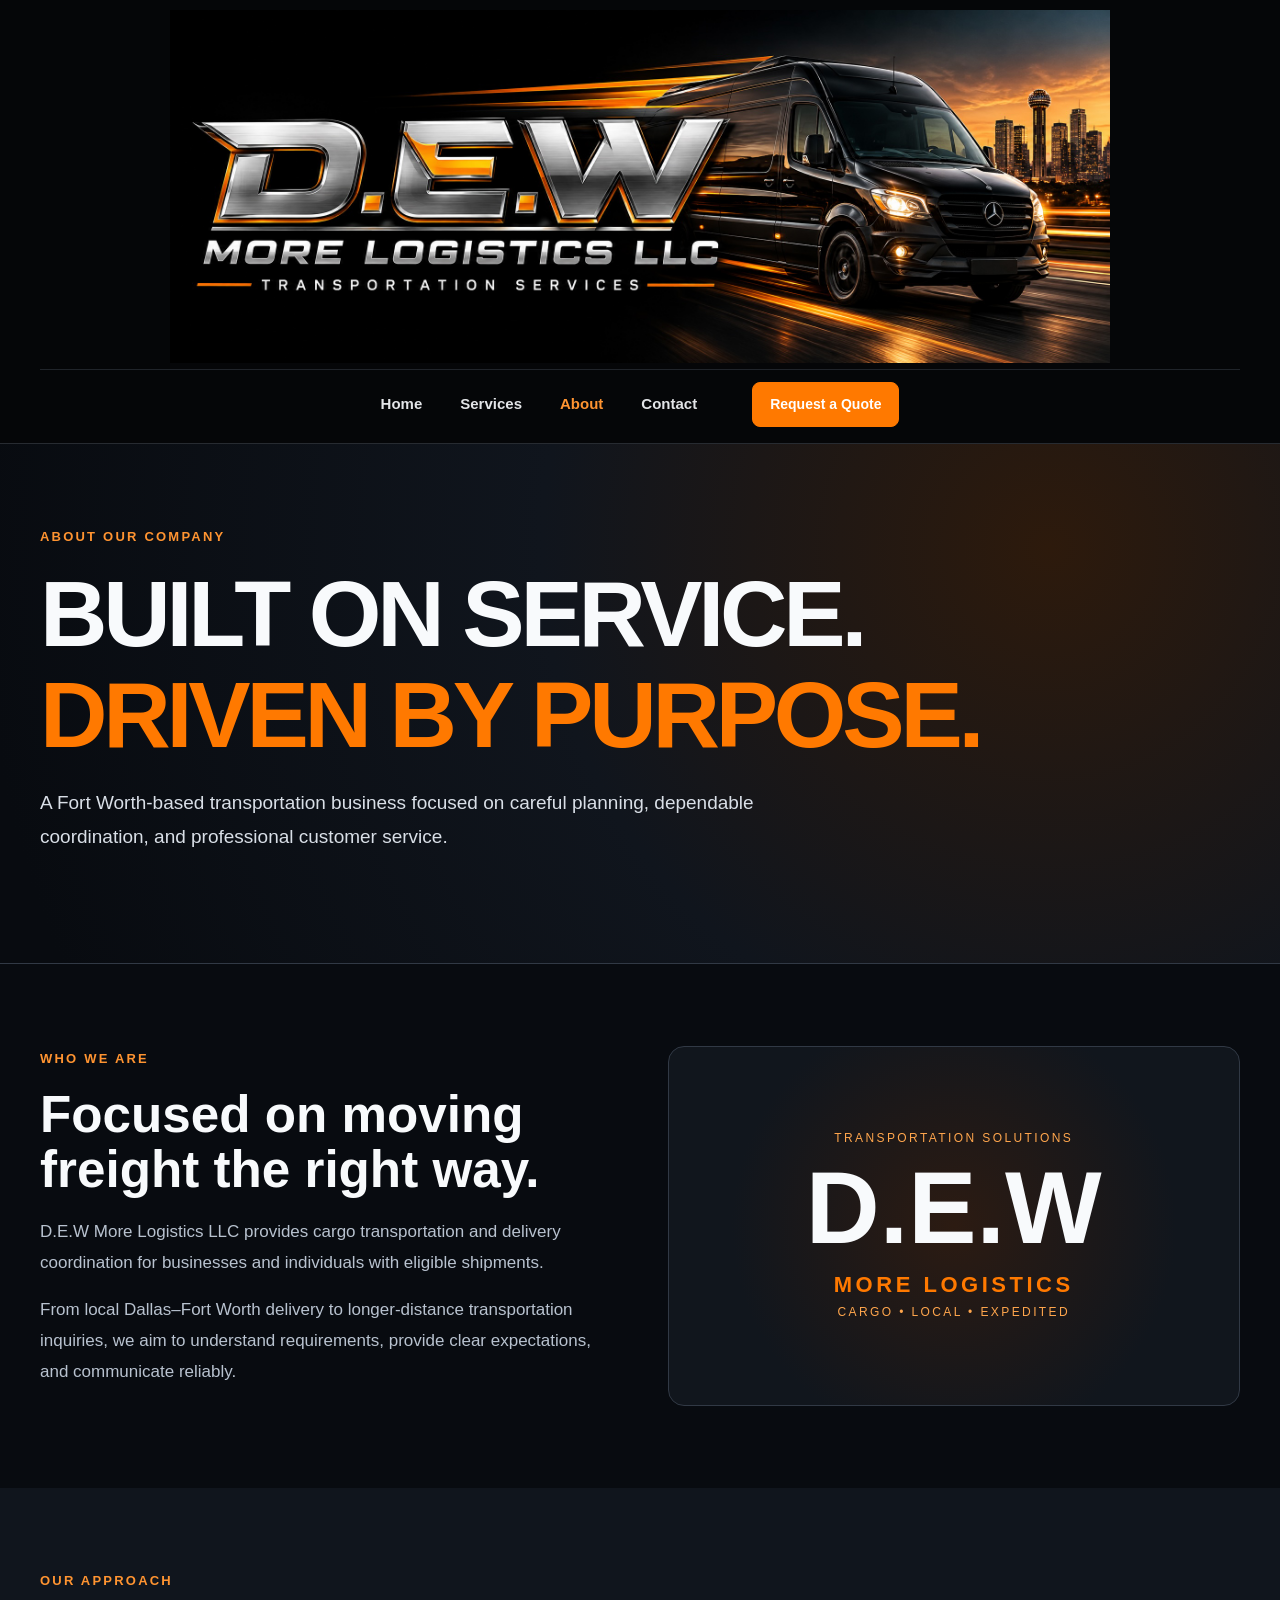
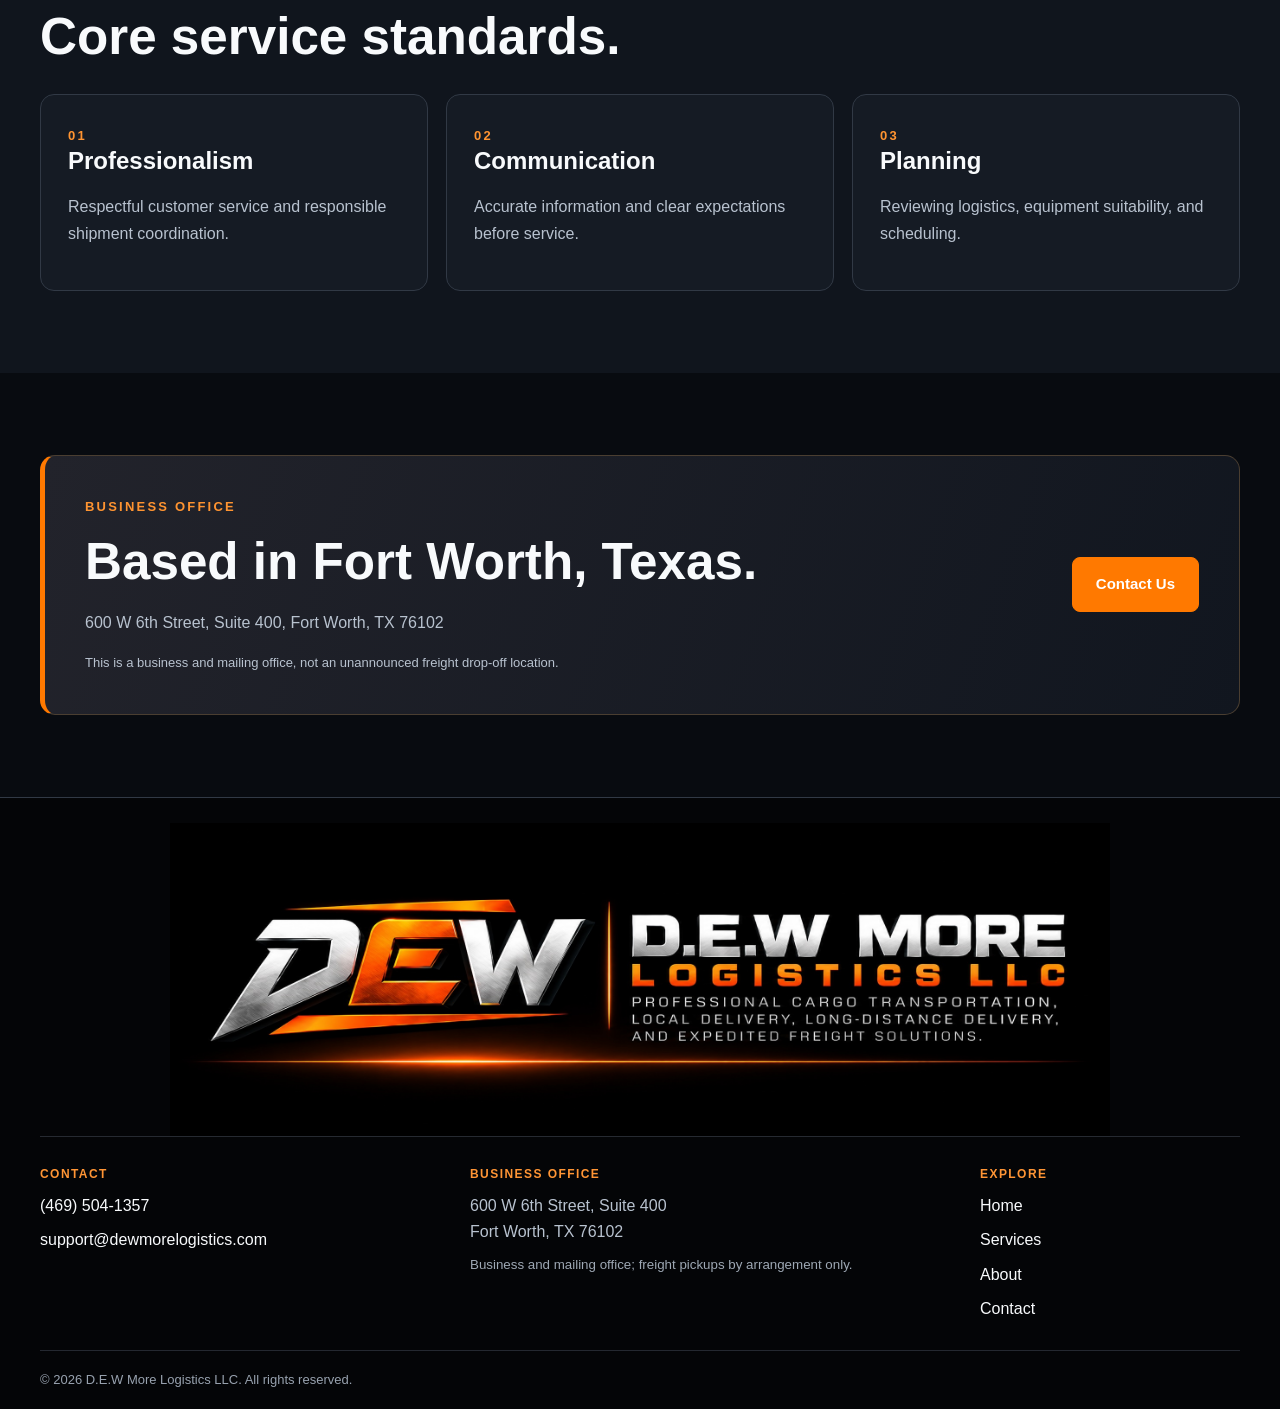
==== commit b240ab80: "Change footer contact number to (469) 504-1357 Updated contact phone number in footer." ====
--- a/about.html
+++ b/about.html
@@ -1 +1 @@
-<!doctype html><html lang="en"><head><meta charset="utf-8"><meta name="viewport" content="width=device-width,initial-scale=1"><title>About Us | D.E.W More Logistics LLC</title><meta name="description" content="Learn about D.E.W More Logistics LLC and our transportation services."><link rel="stylesheet" href="style.css"></head><body><a class="skip" href="#main">Skip to content</a><header class="site-header"><div class="site-width"><div class="masthead"><a class="brand-link" href="index.html" aria-label="D.E.W More Logistics LLC home"><img src="header-brand.jpg" alt="D.E.W More Logistics LLC logo featuring black cargo van and orange motion trails"></a></div><div class="nav-bar"><nav aria-label="Main navigation"><a href="index.html" >Home</a><a href="services.html" >Services</a><a href="about.html" aria-current="page" class="active">About</a><a href="contact.html" >Contact</a></nav><a class="button small" href="contact.html#quote">Request a Quote</a></div></div></header><main id="main"><section class="page-hero"><div class="site-width"><p class="kicker">ABOUT OUR COMPANY</p><h1>BUILT ON SERVICE.<br><span>DRIVEN BY PURPOSE.</span></h1><p class="intro">A Fort Worth-based transportation business focused on careful planning, dependable coordination, and professional customer service.</p></div></section><section class="section"><div class="site-width split"><div><p class="kicker">WHO WE ARE</p><h2>Focused on moving freight the right way.</h2><p class="body-text">D.E.W More Logistics LLC provides cargo transportation and delivery coordination for businesses and individuals with eligible shipments.</p><p class="body-text">From local Dallas–Fort Worth delivery to longer-distance transportation inquiries, we aim to understand requirements, provide clear expectations, and communicate reliably.</p></div><div class="about-graphic"><span>TRANSPORTATION SOLUTIONS</span><strong>D.E.W</strong><b>MORE LOGISTICS</b><small>CARGO • LOCAL • EXPEDITED</small></div></div></section><section class="section contrast"><div class="site-width"><p class="kicker">OUR APPROACH</p><h2>Core service standards.</h2><div class="feature-grid three"><div class="feature-card"><span class="kicker">01</span><h3>Professionalism</h3><p>Respectful customer service and responsible shipment coordination.</p></div><div class="feature-card"><span class="kicker">02</span><h3>Communication</h3><p>Accurate information and clear expectations before service.</p></div><div class="feature-card"><span class="kicker">03</span><h3>Planning</h3><p>Reviewing logistics, equipment suitability, and scheduling.</p></div></div></div></section><section class="section"><div class="site-width callout"><div><p class="kicker">BUSINESS OFFICE</p><h2>Based in Fort Worth, Texas.</h2><p>600 W 6th Street, Suite 400, Fort Worth, TX 76102</p><p class="notice">This is a business and mailing office, not an unannounced freight drop-off location.</p></div><a class="button" href="contact.html">Contact Us</a></div></section></main><footer class="site-footer"><div class="site-width"><a href="index.html" class="footer-logo"><img src="footer-brand.jpg" loading="lazy" alt="DEW metallic monogram, D.E.W More Logistics LLC and transportation services"></a><div class="footer-details"><div><strong>CONTACT</strong><a href="tel:+16308416365">(630) 841-6365</a><a href="mailto:support@dewmorelogistics.com">support@dewmorelogistics.com</a></div><div><strong>BUSINESS OFFICE</strong><p>600 W 6th Street, Suite 400<br>Fort Worth, TX 76102</p><small>Business and mailing office; freight pickups by arrangement only.</small></div><div><strong>EXPLORE</strong><a href="index.html">Home</a><a href="services.html">Services</a><a href="about.html">About</a><a href="contact.html">Contact</a></div></div><div class="copyright">© 2026 D.E.W More Logistics LLC. All rights reserved.</div></div></footer></body></html>
+<!doctype html><html lang="en"><head><meta charset="utf-8"><meta name="viewport" content="width=device-width,initial-scale=1"><title>About Us | D.E.W More Logistics LLC</title><meta name="description" content="Learn about D.E.W More Logistics LLC and our transportation services."><link rel="stylesheet" href="style.css"></head><body><a class="skip" href="#main">Skip to content</a><header class="site-header"><div class="site-width"><div class="masthead"><a class="brand-link" href="index.html" aria-label="D.E.W More Logistics LLC home"><img src="header-brand.jpg" alt="D.E.W More Logistics LLC logo featuring black cargo van and orange motion trails"></a></div><div class="nav-bar"><nav aria-label="Main navigation"><a href="index.html" >Home</a><a href="services.html" >Services</a><a href="about.html" aria-current="page" class="active">About</a><a href="contact.html" >Contact</a></nav><a class="button small" href="contact.html#quote">Request a Quote</a></div></div></header><main id="main"><section class="page-hero"><div class="site-width"><p class="kicker">ABOUT OUR COMPANY</p><h1>BUILT ON SERVICE.<br><span>DRIVEN BY PURPOSE.</span></h1><p class="intro">A Fort Worth-based transportation business focused on careful planning, dependable coordination, and professional customer service.</p></div></section><section class="section"><div class="site-width split"><div><p class="kicker">WHO WE ARE</p><h2>Focused on moving freight the right way.</h2><p class="body-text">D.E.W More Logistics LLC provides cargo transportation and delivery coordination for businesses and individuals with eligible shipments.</p><p class="body-text">From local Dallas–Fort Worth delivery to longer-distance transportation inquiries, we aim to understand requirements, provide clear expectations, and communicate reliably.</p></div><div class="about-graphic"><span>TRANSPORTATION SOLUTIONS</span><strong>D.E.W</strong><b>MORE LOGISTICS</b><small>CARGO • LOCAL • EXPEDITED</small></div></div></section><section class="section contrast"><div class="site-width"><p class="kicker">OUR APPROACH</p><h2>Core service standards.</h2><div class="feature-grid three"><div class="feature-card"><span class="kicker">01</span><h3>Professionalism</h3><p>Respectful customer service and responsible shipment coordination.</p></div><div class="feature-card"><span class="kicker">02</span><h3>Communication</h3><p>Accurate information and clear expectations before service.</p></div><div class="feature-card"><span class="kicker">03</span><h3>Planning</h3><p>Reviewing logistics, equipment suitability, and scheduling.</p></div></div></div></section><section class="section"><div class="site-width callout"><div><p class="kicker">BUSINESS OFFICE</p><h2>Based in Fort Worth, Texas.</h2><p>600 W 6th Street, Suite 400, Fort Worth, TX 76102</p><p class="notice">This is a business and mailing office, not an unannounced freight drop-off location.</p></div><a class="button" href="contact.html">Contact Us</a></div></section></main><footer class="site-footer"><div class="site-width"><a href="index.html" class="footer-logo"><img src="footer-brand.jpg" loading="lazy" alt="DEW metallic monogram, D.E.W More Logistics LLC and transportation services"></a><div class="footer-details"><div><strong>CONTACT</strong><a href="tel:+14695041357">(469) 504-1357</a><a href="mailto:support@dewmorelogistics.com">support@dewmorelogistics.com</a></div><div><strong>BUSINESS OFFICE</strong><p>600 W 6th Street, Suite 400<br>Fort Worth, TX 76102</p><small>Business and mailing office; freight pickups by arrangement only.</small></div><div><strong>EXPLORE</strong><a href="index.html">Home</a><a href="services.html">Services</a><a href="about.html">About</a><a href="contact.html">Contact</a></div></div><div class="copyright">© 2026 D.E.W More Logistics LLC. All rights reserved.</div></div></footer></body></html>
